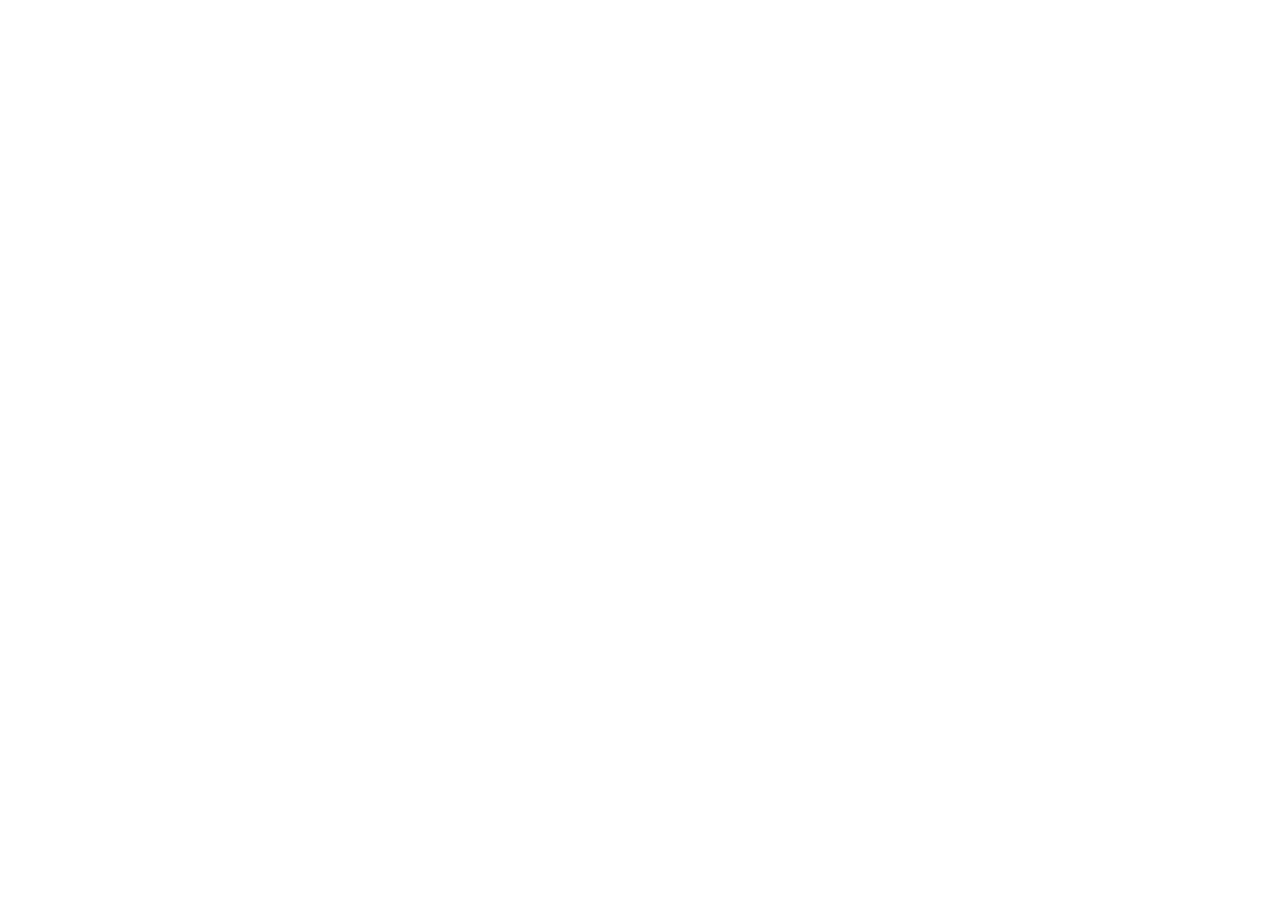
==== index.html @ c453d1b9 "feat: init project structure for Allegro landing page" ====
<!DOCTYPE html>
<html lang="de">
<head>
  <meta charset="UTF-8" />
  <meta name="viewport" content="width=device-width, initial-scale=1.0" />
  <title>Allegro Pizzeria & Restaurant — Pforzheim</title>
  <meta name="description" content="Authentische italienische Küche im Herzen von Pforzheim. Pizza, Pasta, Salate — täglich frisch. Mittagstisch Mo–Fr 11:30–13:30 Uhr." />
  <link rel="preconnect" href="https://fonts.googleapis.com" />
  <link rel="preconnect" href="https://fonts.gstatic.com" crossorigin />
  <link href="https://fonts.googleapis.com/css2?family=Playfair+Display:ital,wght@0,400;0,700;0,900;1,400;1,700&family=Inter:wght@300;400;500;600&display=swap" rel="stylesheet" />
  <link rel="stylesheet" href="css/style.css" />
</head>
<body>
  <nav id="navbar"><!-- Task 2 --></nav>
  <main>
    <section id="hero"><!-- Task 3 --></section>
    <section id="mittagstisch"><!-- Task 4 --></section>
    <section id="ueber-uns"><!-- Task 5 --></section>
    <section id="speisekarte"><!-- Task 6 --></section>
    <section id="galerie"><!-- Task 7 --></section>
    <section id="kontakt"><!-- Task 8 --></section>
  </main>
  <footer id="footer"><!-- Task 8 --></footer>
  <script src="js/main.js"></script>
</body>
</html>
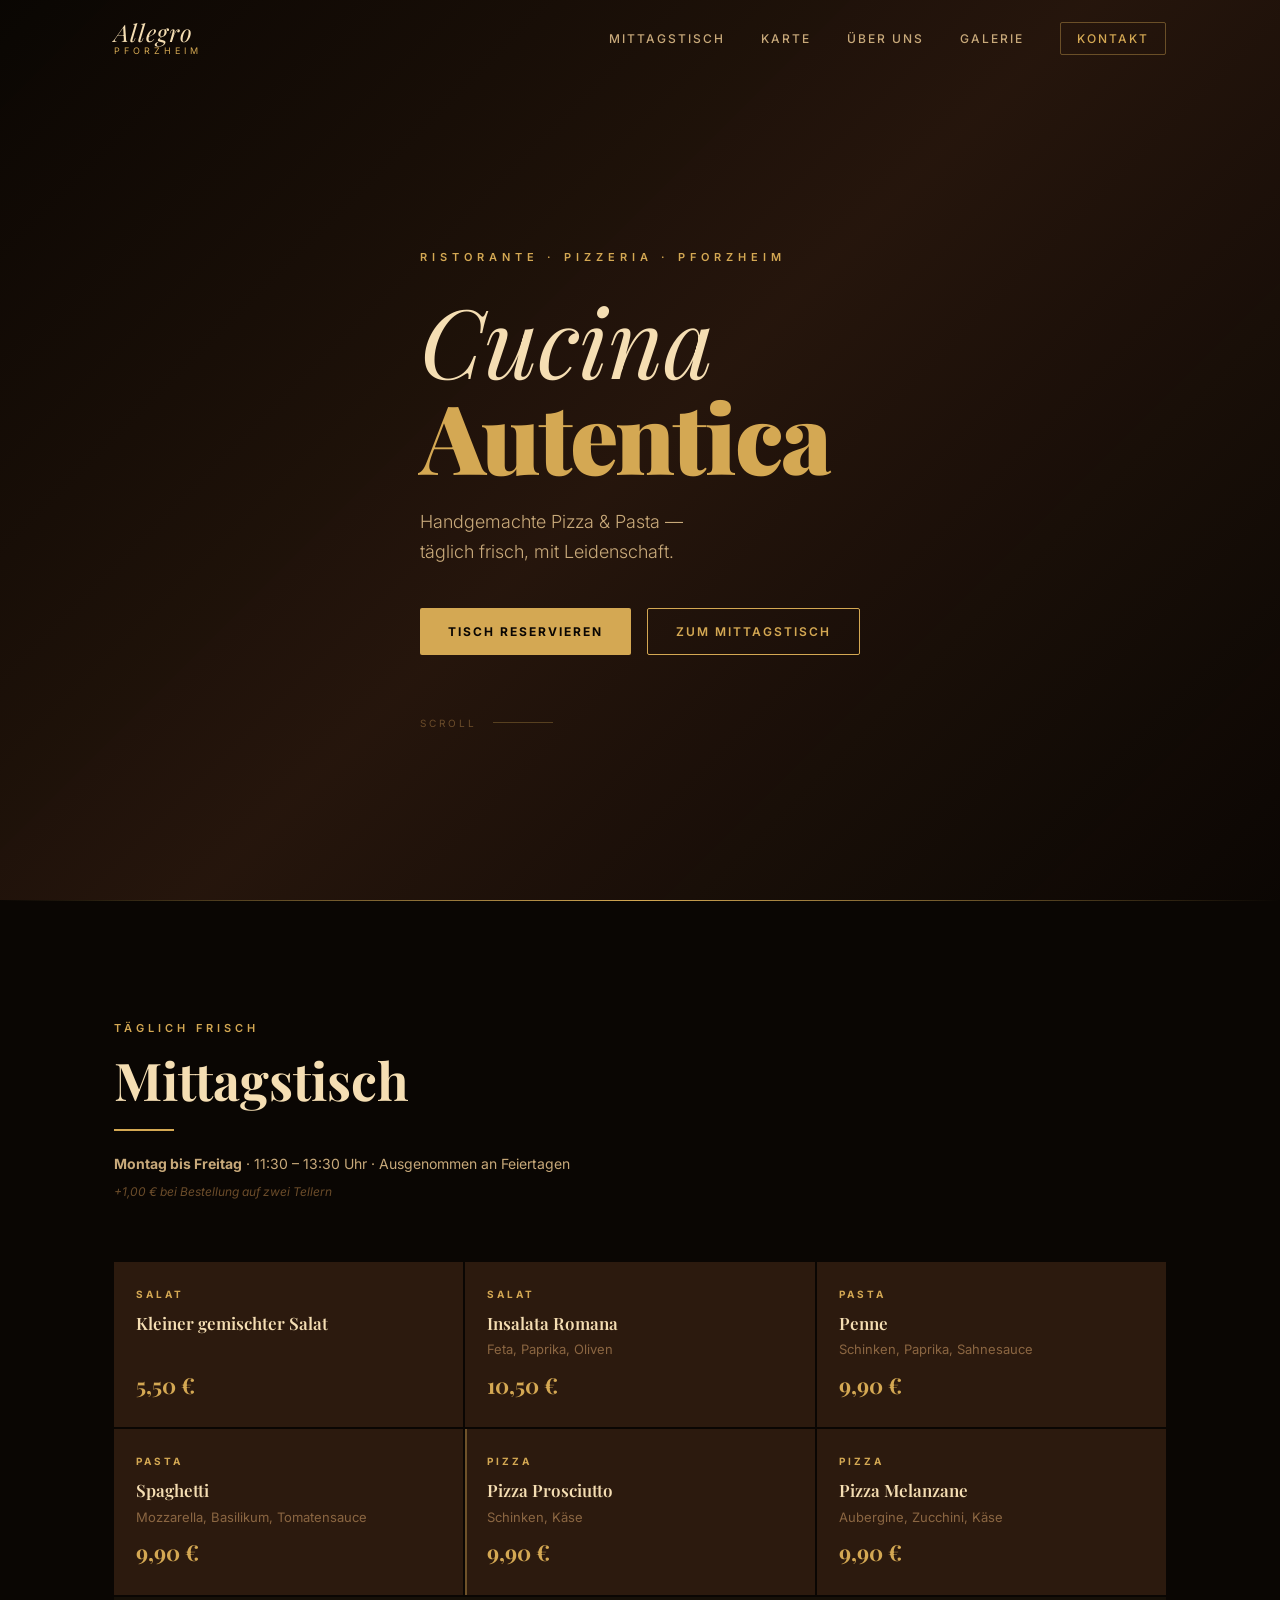
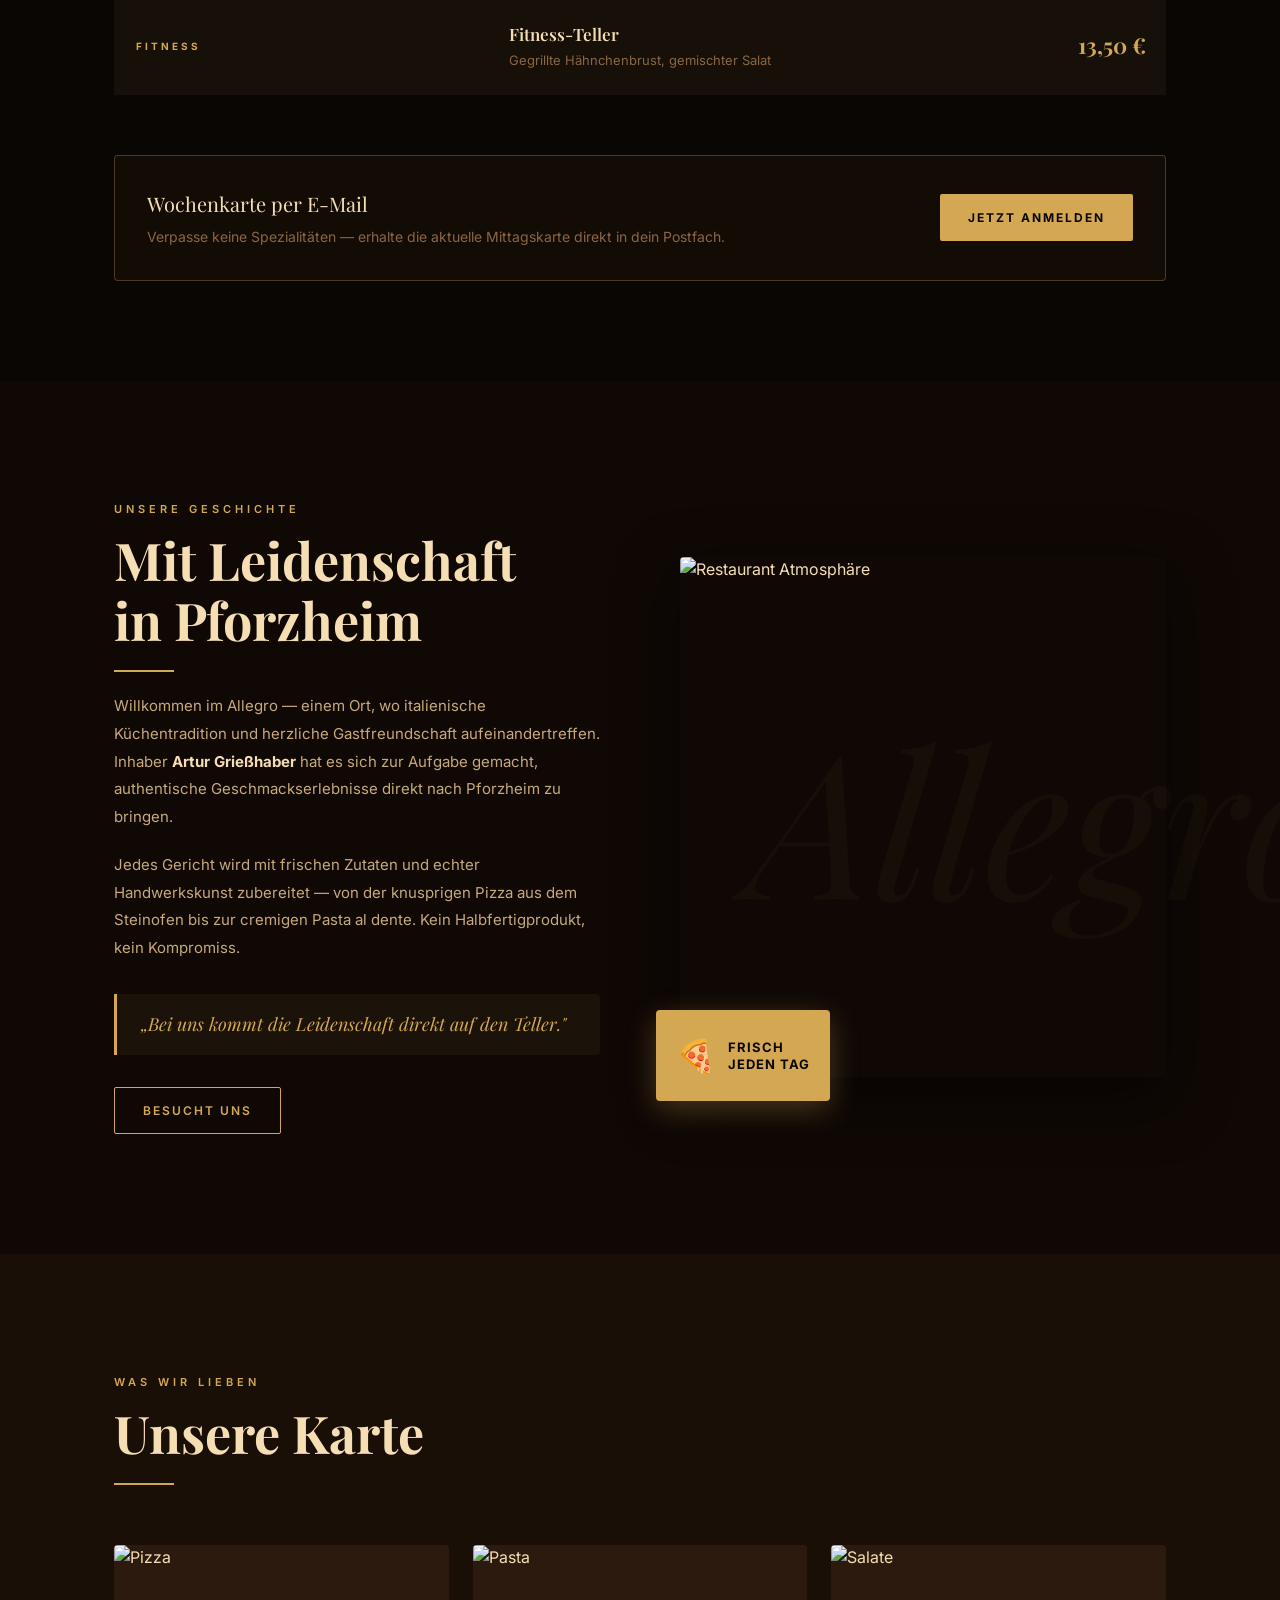
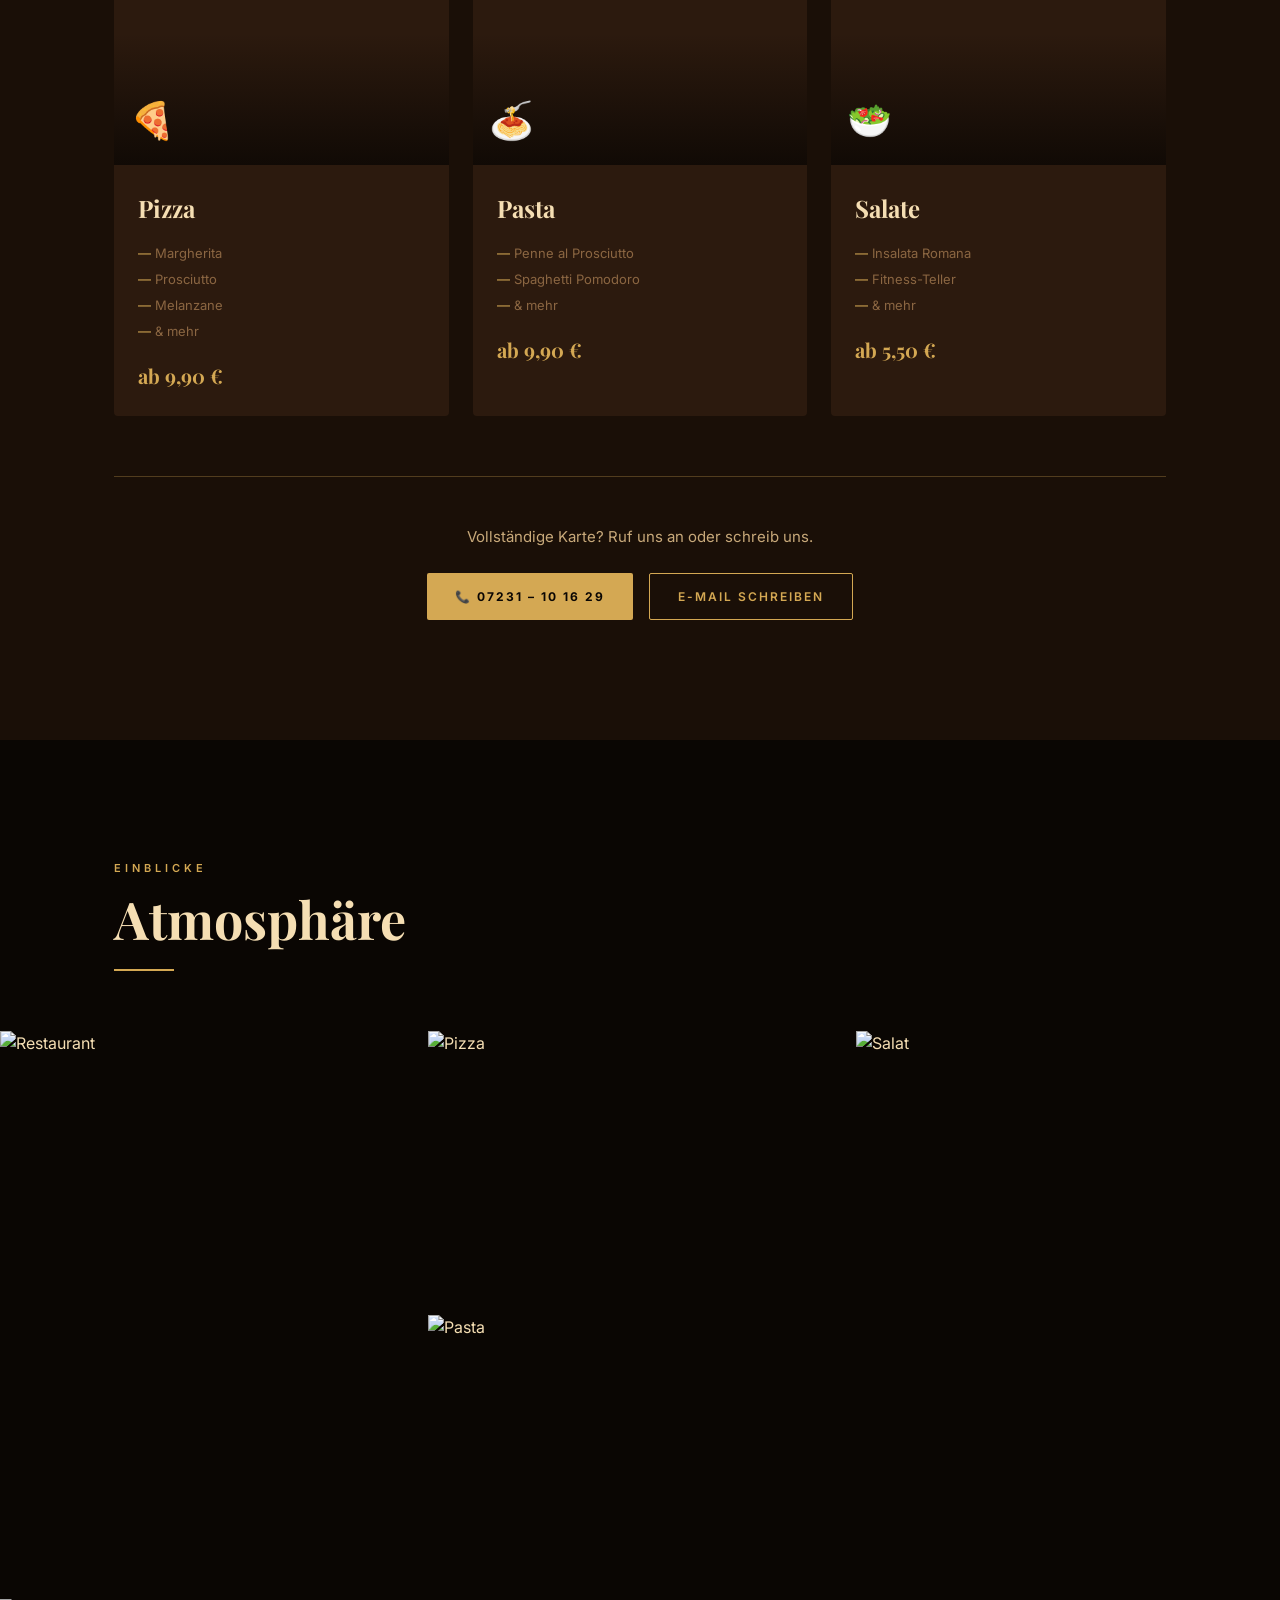
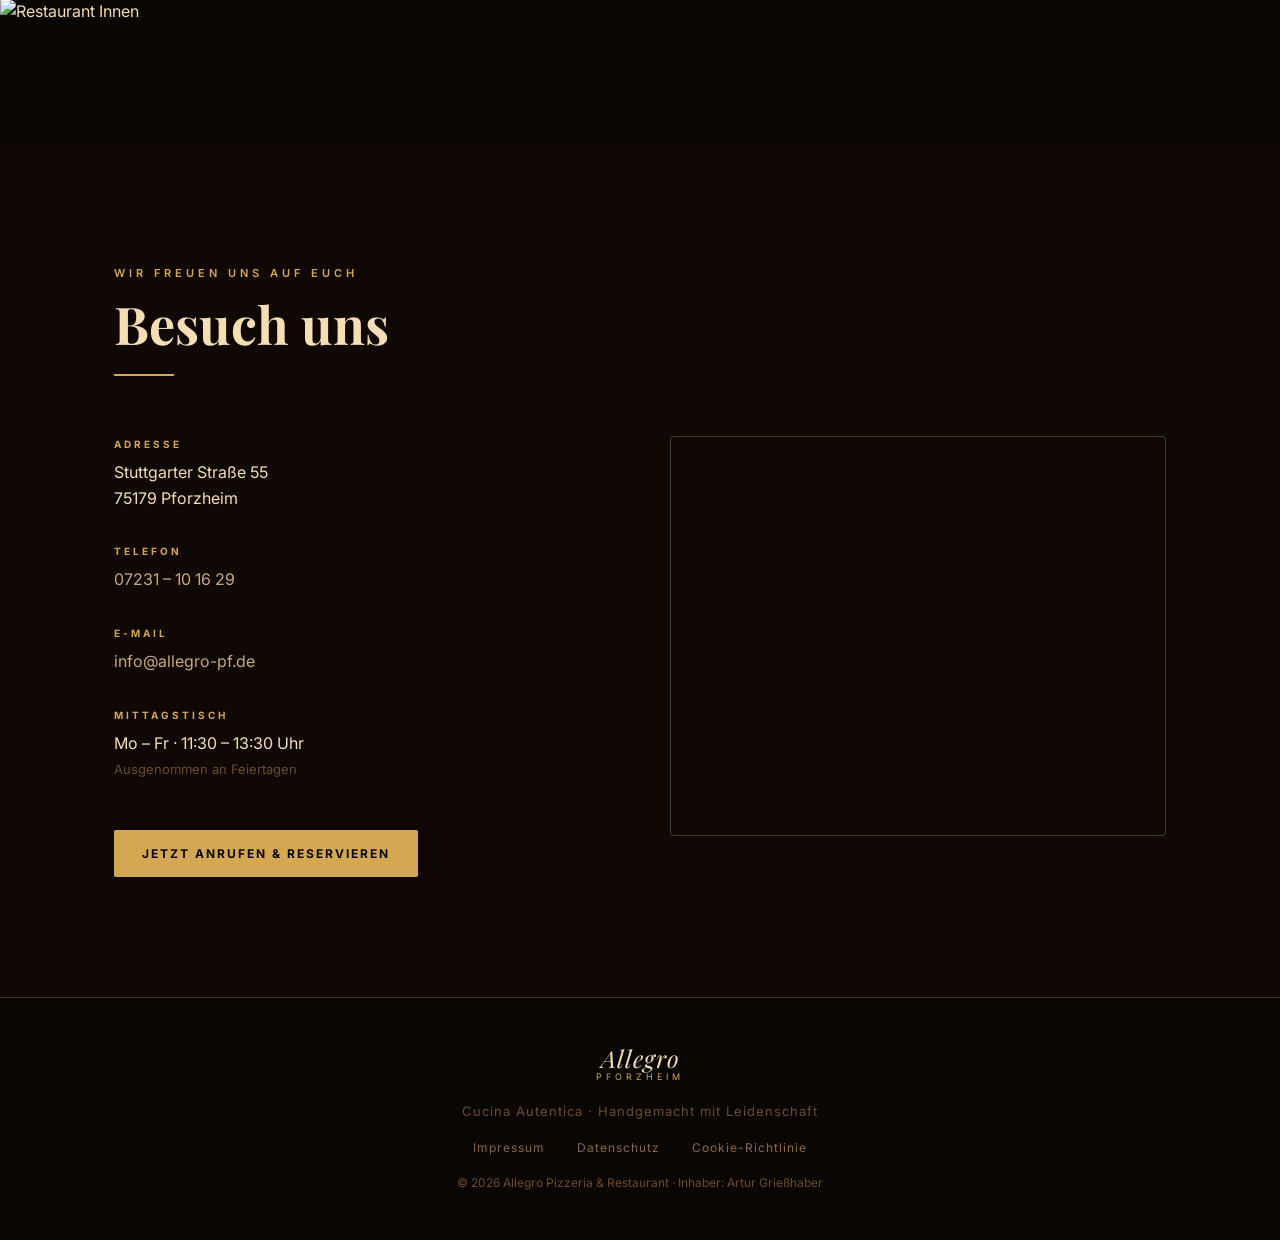
==== commit 355c1946: "feat: complete Allegro landing page — all 6 sections, CSS, JS" ====
--- a/index.html
+++ b/index.html
@@ -11,16 +11,340 @@
   <link rel="stylesheet" href="css/style.css" />
 </head>
 <body>
-  <nav id="navbar"><!-- Task 2 --></nav>
+
+  <!-- NAVIGATION -->
+  <nav id="navbar">
+    <div class="nav-inner container">
+      <a href="#hero" class="nav-logo">
+        <span class="logo-text">Allegro</span>
+        <span class="logo-sub">Pforzheim</span>
+      </a>
+      <button class="nav-toggle" id="navToggle" aria-label="Menü öffnen">
+        <span></span><span></span><span></span>
+      </button>
+      <ul class="nav-links" id="navLinks">
+        <li><a href="#mittagstisch" class="nav-link">Mittagstisch</a></li>
+        <li><a href="#speisekarte" class="nav-link">Karte</a></li>
+        <li><a href="#ueber-uns" class="nav-link">Über uns</a></li>
+        <li><a href="#galerie" class="nav-link">Galerie</a></li>
+        <li><a href="#kontakt" class="nav-link nav-cta">Kontakt</a></li>
+      </ul>
+    </div>
+  </nav>
+
   <main>
-    <section id="hero"><!-- Task 3 --></section>
-    <section id="mittagstisch"><!-- Task 4 --></section>
-    <section id="ueber-uns"><!-- Task 5 --></section>
-    <section id="speisekarte"><!-- Task 6 --></section>
-    <section id="galerie"><!-- Task 7 --></section>
-    <section id="kontakt"><!-- Task 8 --></section>
+
+    <!-- HERO -->
+    <section id="hero">
+      <div class="hero-bg" id="heroBg"></div>
+      <div class="hero-overlay"></div>
+      <div class="hero-content container">
+        <div class="hero-inner">
+          <p class="hero-label fade-up">Ristorante · Pizzeria · Pforzheim</p>
+          <h1 class="hero-title fade-up delay-1">
+            <span class="hero-title-main">Cucina</span>
+            <span class="hero-title-accent">Autentica</span>
+          </h1>
+          <p class="hero-subtitle fade-up delay-2">
+            Handgemachte Pizza &amp; Pasta —<br />täglich frisch, mit Leidenschaft.
+          </p>
+          <div class="hero-ctas fade-up delay-3">
+            <a href="tel:0723110 1629" class="btn-primary">Tisch reservieren</a>
+            <a href="#mittagstisch" class="btn-outline">Zum Mittagstisch</a>
+          </div>
+          <div class="hero-scroll-hint fade-up delay-3">
+            <span>Scroll</span>
+            <div class="scroll-line"></div>
+          </div>
+        </div>
+      </div>
+    </section>
+
+    <!-- MITTAGSTISCH -->
+    <section id="mittagstisch">
+      <div class="container">
+        <div class="mt-header fade-up">
+          <p class="section-label">Täglich frisch</p>
+          <h2 class="section-title">Mittagstisch</h2>
+          <div class="gold-divider"></div>
+          <p class="mt-info">
+            <strong>Montag bis Freitag</strong> · 11:30 – 13:30 Uhr · Ausgenommen an Feiertagen
+            <span class="mt-surcharge">+1,00 € bei Bestellung auf zwei Tellern</span>
+          </p>
+        </div>
+
+        <div class="mt-grid">
+          <div class="mt-card fade-up">
+            <div class="mt-card-type">Salat</div>
+            <div class="mt-card-body">
+              <h3 class="mt-card-name">Kleiner gemischter Salat</h3>
+            </div>
+            <div class="mt-card-price">5,50 €</div>
+          </div>
+          <div class="mt-card fade-up delay-1">
+            <div class="mt-card-type">Salat</div>
+            <div class="mt-card-body">
+              <h3 class="mt-card-name">Insalata Romana</h3>
+              <p class="mt-card-desc">Feta, Paprika, Oliven</p>
+            </div>
+            <div class="mt-card-price">10,50 €</div>
+          </div>
+          <div class="mt-card fade-up delay-2">
+            <div class="mt-card-type">Pasta</div>
+            <div class="mt-card-body">
+              <h3 class="mt-card-name">Penne</h3>
+              <p class="mt-card-desc">Schinken, Paprika, Sahnesauce</p>
+            </div>
+            <div class="mt-card-price">9,90 €</div>
+          </div>
+          <div class="mt-card fade-up delay-1">
+            <div class="mt-card-type">Pasta</div>
+            <div class="mt-card-body">
+              <h3 class="mt-card-name">Spaghetti</h3>
+              <p class="mt-card-desc">Mozzarella, Basilikum, Tomatensauce</p>
+            </div>
+            <div class="mt-card-price">9,90 €</div>
+          </div>
+          <div class="mt-card mt-card-featured fade-up delay-2">
+            <div class="mt-card-type">Pizza</div>
+            <div class="mt-card-body">
+              <h3 class="mt-card-name">Pizza Prosciutto</h3>
+              <p class="mt-card-desc">Schinken, Käse</p>
+            </div>
+            <div class="mt-card-price">9,90 €</div>
+          </div>
+          <div class="mt-card fade-up delay-3">
+            <div class="mt-card-type">Pizza</div>
+            <div class="mt-card-body">
+              <h3 class="mt-card-name">Pizza Melanzane</h3>
+              <p class="mt-card-desc">Aubergine, Zucchini, Käse</p>
+            </div>
+            <div class="mt-card-price">9,90 €</div>
+          </div>
+          <div class="mt-card mt-card-full fade-up">
+            <div class="mt-card-type">Fitness</div>
+            <div class="mt-card-body">
+              <h3 class="mt-card-name">Fitness-Teller</h3>
+              <p class="mt-card-desc">Gegrillte Hähnchenbrust, gemischter Salat</p>
+            </div>
+            <div class="mt-card-price">13,50 €</div>
+          </div>
+        </div>
+
+        <div class="mt-abo fade-up">
+          <div class="mt-abo-inner">
+            <div>
+              <p class="mt-abo-title">Wochenkarte per E-Mail</p>
+              <p class="mt-abo-desc">Verpasse keine Spezialitäten — erhalte die aktuelle Mittagskarte direkt in dein Postfach.</p>
+            </div>
+            <a href="mailto:info@allegro-pf.de?subject=Mittagskarte%20Abo" class="btn-primary">Jetzt anmelden</a>
+          </div>
+        </div>
+      </div>
+    </section>
+
+    <!-- ÜBER UNS -->
+    <section id="ueber-uns">
+      <div class="container">
+        <div class="about-grid">
+          <div class="about-content fade-up">
+            <p class="section-label">Unsere Geschichte</p>
+            <h2 class="section-title">Mit Leidenschaft<br />in Pforzheim</h2>
+            <div class="gold-divider"></div>
+            <p class="about-text">
+              Willkommen im Allegro — einem Ort, wo italienische Küchentradition und herzliche Gastfreundschaft aufeinandertreffen. Inhaber <strong>Artur Grießhaber</strong> hat es sich zur Aufgabe gemacht, authentische Geschmackserlebnisse direkt nach Pforzheim zu bringen.
+            </p>
+            <p class="about-text">
+              Jedes Gericht wird mit frischen Zutaten und echter Handwerkskunst zubereitet — von der knusprigen Pizza aus dem Steinofen bis zur cremigen Pasta al dente. Kein Halbfertigprodukt, kein Kompromiss.
+            </p>
+            <blockquote class="about-quote">
+              „Bei uns kommt die Leidenschaft direkt auf den Teller."
+            </blockquote>
+            <a href="#kontakt" class="btn-outline" style="margin-top: 32px; display: inline-block;">Besucht uns</a>
+          </div>
+          <div class="about-image-wrap fade-up delay-2">
+            <div class="about-image">
+              <img src="https://images.unsplash.com/photo-1414235077428-338989a2e8c0?w=800&q=80&auto=format&fit=crop" alt="Restaurant Atmosphäre" loading="lazy" />
+            </div>
+            <div class="about-badge">
+              <span class="about-badge-icon">🍕</span>
+              <span class="about-badge-text">Frisch<br />jeden Tag</span>
+            </div>
+          </div>
+        </div>
+      </div>
+    </section>
+
+    <!-- SPEISEKARTE -->
+    <section id="speisekarte">
+      <div class="container">
+        <div class="menu-header fade-up">
+          <p class="section-label">Was wir lieben</p>
+          <h2 class="section-title">Unsere Karte</h2>
+          <div class="gold-divider"></div>
+        </div>
+        <div class="menu-grid">
+          <div class="menu-card fade-up">
+            <div class="menu-card-img">
+              <img src="https://images.unsplash.com/photo-1574071318508-1cdbab80d002?w=600&q=80&auto=format&fit=crop" alt="Pizza" loading="lazy" />
+              <div class="menu-card-overlay"></div>
+              <span class="menu-card-emoji">🍕</span>
+            </div>
+            <div class="menu-card-body">
+              <h3 class="menu-card-title">Pizza</h3>
+              <ul class="menu-card-items">
+                <li>Margherita</li>
+                <li>Prosciutto</li>
+                <li>Melanzane</li>
+                <li>& mehr</li>
+              </ul>
+              <div class="menu-card-price">ab 9,90 €</div>
+            </div>
+          </div>
+          <div class="menu-card fade-up delay-1">
+            <div class="menu-card-img">
+              <img src="https://images.unsplash.com/photo-1621996346565-e3dbc646d9a9?w=600&q=80&auto=format&fit=crop" alt="Pasta" loading="lazy" />
+              <div class="menu-card-overlay"></div>
+              <span class="menu-card-emoji">🍝</span>
+            </div>
+            <div class="menu-card-body">
+              <h3 class="menu-card-title">Pasta</h3>
+              <ul class="menu-card-items">
+                <li>Penne al Prosciutto</li>
+                <li>Spaghetti Pomodoro</li>
+                <li>& mehr</li>
+              </ul>
+              <div class="menu-card-price">ab 9,90 €</div>
+            </div>
+          </div>
+          <div class="menu-card fade-up delay-2">
+            <div class="menu-card-img">
+              <img src="https://images.unsplash.com/photo-1512621776951-a57141f2eefd?w=600&q=80&auto=format&fit=crop" alt="Salate" loading="lazy" />
+              <div class="menu-card-overlay"></div>
+              <span class="menu-card-emoji">🥗</span>
+            </div>
+            <div class="menu-card-body">
+              <h3 class="menu-card-title">Salate</h3>
+              <ul class="menu-card-items">
+                <li>Insalata Romana</li>
+                <li>Fitness-Teller</li>
+                <li>& mehr</li>
+              </ul>
+              <div class="menu-card-price">ab 5,50 €</div>
+            </div>
+          </div>
+        </div>
+        <div class="menu-cta fade-up">
+          <p class="menu-cta-text">Vollständige Karte? Ruf uns an oder schreib uns.</p>
+          <div style="display:flex;gap:16px;flex-wrap:wrap;justify-content:center;">
+            <a href="tel:0723110 1629" class="btn-primary">📞 07231 – 10 16 29</a>
+            <a href="mailto:info@allegro-pf.de" class="btn-outline">E-Mail schreiben</a>
+          </div>
+        </div>
+      </div>
+    </section>
+
+    <!-- GALERIE -->
+    <section id="galerie">
+      <div class="container">
+        <div class="gallery-header fade-up">
+          <p class="section-label">Einblicke</p>
+          <h2 class="section-title">Atmosphäre</h2>
+          <div class="gold-divider"></div>
+        </div>
+      </div>
+      <div class="gallery-grid">
+        <div class="gallery-item gallery-item-tall fade-up" data-src="https://images.unsplash.com/photo-1555396273-367ea4eb4db5?w=1200&q=80">
+          <img src="https://images.unsplash.com/photo-1555396273-367ea4eb4db5?w=800&q=80&auto=format&fit=crop" alt="Restaurant" loading="lazy" />
+          <div class="gallery-overlay"><span class="gallery-zoom">＋</span></div>
+        </div>
+        <div class="gallery-item fade-up delay-1" data-src="https://images.unsplash.com/photo-1565299624946-b28f40a0ae38?w=1200&q=80">
+          <img src="https://images.unsplash.com/photo-1565299624946-b28f40a0ae38?w=800&q=80&auto=format&fit=crop" alt="Pizza" loading="lazy" />
+          <div class="gallery-overlay"><span class="gallery-zoom">＋</span></div>
+        </div>
+        <div class="gallery-item fade-up delay-2" data-src="https://images.unsplash.com/photo-1546069901-ba9599a7e63c?w=1200&q=80">
+          <img src="https://images.unsplash.com/photo-1546069901-ba9599a7e63c?w=800&q=80&auto=format&fit=crop" alt="Salat" loading="lazy" />
+          <div class="gallery-overlay"><span class="gallery-zoom">＋</span></div>
+        </div>
+        <div class="gallery-item gallery-item-wide fade-up delay-1" data-src="https://images.unsplash.com/photo-1481931098730-318b6f776db0?w=1200&q=80">
+          <img src="https://images.unsplash.com/photo-1481931098730-318b6f776db0?w=800&q=80&auto=format&fit=crop" alt="Pasta" loading="lazy" />
+          <div class="gallery-overlay"><span class="gallery-zoom">＋</span></div>
+        </div>
+        <div class="gallery-item fade-up delay-2" data-src="https://images.unsplash.com/photo-1414235077428-338989a2e8c0?w=1200&q=80">
+          <img src="https://images.unsplash.com/photo-1414235077428-338989a2e8c0?w=800&q=80&auto=format&fit=crop" alt="Restaurant Innen" loading="lazy" />
+          <div class="gallery-overlay"><span class="gallery-zoom">＋</span></div>
+        </div>
+      </div>
+
+      <!-- Lightbox -->
+      <div class="lightbox" id="lightbox">
+        <button class="lightbox-close" id="lightboxClose">✕</button>
+        <img class="lightbox-img" id="lightboxImg" src="" alt="" />
+      </div>
+    </section>
+
+    <!-- KONTAKT -->
+    <section id="kontakt">
+      <div class="container">
+        <div class="kontakt-header fade-up">
+          <p class="section-label">Wir freuen uns auf euch</p>
+          <h2 class="section-title">Besuch uns</h2>
+          <div class="gold-divider"></div>
+        </div>
+        <div class="kontakt-grid">
+          <div class="kontakt-info fade-up">
+            <div class="kontakt-block">
+              <p class="kontakt-label">Adresse</p>
+              <p class="kontakt-value">Stuttgarter Straße 55<br />75179 Pforzheim</p>
+            </div>
+            <div class="kontakt-block">
+              <p class="kontakt-label">Telefon</p>
+              <a href="tel:0723110 1629" class="kontakt-value kontakt-link">07231 – 10 16 29</a>
+            </div>
+            <div class="kontakt-block">
+              <p class="kontakt-label">E-Mail</p>
+              <a href="mailto:info@allegro-pf.de" class="kontakt-value kontakt-link">info@allegro-pf.de</a>
+            </div>
+            <div class="kontakt-block">
+              <p class="kontakt-label">Mittagstisch</p>
+              <p class="kontakt-value">Mo – Fr · 11:30 – 13:30 Uhr<br /><span style="color:var(--text-muted);font-size:13px;">Ausgenommen an Feiertagen</span></p>
+            </div>
+            <a href="tel:0723110 1629" class="btn-primary" style="margin-top:16px; display:inline-block;">Jetzt anrufen &amp; reservieren</a>
+          </div>
+          <div class="kontakt-map fade-up delay-2">
+            <iframe
+              src="https://www.google.com/maps/embed?pb=!1m18!1m12!1m3!1d2611.752!2d8.698!3d48.8874!2m3!1f0!2f0!3f0!3m2!1i1024!2i768!4f13.1!3m3!1m2!1s0x47974614a2fb3355%3A0x1a0f5c1234567890!2sStuttgarter%20Str.%2055%2C%2075179%20Pforzheim!5e0!3m2!1sde!2sde!4v1718000000000"
+              allowfullscreen=""
+              loading="lazy"
+              referrerpolicy="no-referrer-when-downgrade"
+              title="Allegro Restaurant Pforzheim">
+            </iframe>
+          </div>
+        </div>
+      </div>
+    </section>
+
   </main>
-  <footer id="footer"><!-- Task 8 --></footer>
+
+  <!-- FOOTER -->
+  <footer id="footer">
+    <div class="container">
+      <div class="footer-inner">
+        <div class="footer-logo">
+          <span class="logo-text">Allegro</span>
+          <span class="logo-sub">Pforzheim</span>
+        </div>
+        <p class="footer-tagline">Cucina Autentica · Handgemacht mit Leidenschaft</p>
+        <nav class="footer-links">
+          <a href="https://allegro-pf.de/impressum" target="_blank" rel="noopener">Impressum</a>
+          <a href="https://allegro-pf.de/datenschutzerklaerung" target="_blank" rel="noopener">Datenschutz</a>
+          <a href="https://allegro-pf.de/cookie-richtlinie" target="_blank" rel="noopener">Cookie-Richtlinie</a>
+        </nav>
+        <p class="footer-copy">&copy; 2026 Allegro Pizzeria &amp; Restaurant · Inhaber: Artur Grießhaber</p>
+      </div>
+    </div>
+  </footer>
+
   <script src="js/main.js"></script>
 </body>
 </html>
--- a/css/style.css
+++ b/css/style.css
@@ -0,0 +1,456 @@
+/* ===== CSS VARIABLES ===== */
+:root {
+  --bg-darkest: #0A0603;
+  --bg-dark: #0F0805;
+  --bg-medium: #1A0F07;
+  --bg-card: #2C1A0E;
+  --bg-card-hover: #3D2010;
+  --brown-mid: #5C3317;
+  --brown-light: #8B4513;
+  --gold: #D4A853;
+  --gold-dark: #B8922E;
+  --gold-light: #E8C47A;
+  --cream: #F5DEB3;
+  --cream-mid: #C8A97A;
+  --cream-dark: #8B6642;
+  --text-muted: #6B4C2A;
+  --font-serif: 'Playfair Display', Georgia, serif;
+  --font-sans: 'Inter', system-ui, sans-serif;
+  --transition: 0.3s ease;
+  --border-gold: 1px solid rgba(212, 168, 83, 0.3);
+  --shadow-gold: 0 4px 30px rgba(212, 168, 83, 0.15);
+}
+
+/* ===== RESET ===== */
+*, *::before, *::after { box-sizing: border-box; margin: 0; padding: 0; }
+html { scroll-behavior: smooth; font-size: 16px; }
+body {
+  background: var(--bg-dark);
+  color: var(--cream);
+  font-family: var(--font-sans);
+  line-height: 1.6;
+  overflow-x: hidden;
+}
+img { display: block; width: 100%; height: 100%; object-fit: cover; }
+a { color: inherit; text-decoration: none; }
+
+/* ===== UTILITY ===== */
+.container { max-width: 1100px; margin: 0 auto; padding: 0 24px; }
+.section-label {
+  font-family: var(--font-sans);
+  font-size: 11px;
+  font-weight: 600;
+  letter-spacing: 4px;
+  text-transform: uppercase;
+  color: var(--gold);
+  margin-bottom: 12px;
+}
+.section-title {
+  font-family: var(--font-serif);
+  font-size: clamp(32px, 5vw, 52px);
+  font-weight: 700;
+  color: var(--cream);
+  line-height: 1.15;
+  margin-bottom: 20px;
+}
+.gold-divider { width: 60px; height: 2px; background: var(--gold); margin: 20px 0; }
+.btn-primary {
+  display: inline-block;
+  background: var(--gold);
+  color: var(--bg-darkest);
+  font-family: var(--font-sans);
+  font-size: 12px;
+  font-weight: 700;
+  letter-spacing: 2px;
+  text-transform: uppercase;
+  padding: 14px 28px;
+  border-radius: 2px;
+  transition: background var(--transition), transform var(--transition);
+  cursor: pointer;
+  border: none;
+}
+.btn-primary:hover { background: var(--gold-light); transform: translateY(-2px); }
+.btn-outline {
+  display: inline-block;
+  border: 1.5px solid var(--gold);
+  color: var(--gold);
+  font-family: var(--font-sans);
+  font-size: 12px;
+  font-weight: 600;
+  letter-spacing: 2px;
+  text-transform: uppercase;
+  padding: 13px 28px;
+  border-radius: 2px;
+  transition: background var(--transition), color var(--transition), transform var(--transition);
+}
+.btn-outline:hover { background: var(--gold); color: var(--bg-darkest); transform: translateY(-2px); }
+
+/* ===== FADE-IN ANIMATION ===== */
+.fade-up {
+  opacity: 0;
+  transform: translateY(40px);
+  transition: opacity 0.7s ease, transform 0.7s ease;
+}
+.fade-up.visible { opacity: 1; transform: translateY(0); }
+.fade-up.delay-1 { transition-delay: 0.15s; }
+.fade-up.delay-2 { transition-delay: 0.3s; }
+.fade-up.delay-3 { transition-delay: 0.45s; }
+
+/* ===== NAVIGATION ===== */
+#navbar {
+  position: fixed;
+  top: 0; left: 0; right: 0;
+  z-index: 1000;
+  padding: 20px 0;
+  transition: background var(--transition), padding var(--transition), backdrop-filter var(--transition);
+}
+#navbar.scrolled {
+  background: rgba(15, 8, 5, 0.95);
+  backdrop-filter: blur(12px);
+  padding: 12px 0;
+  border-bottom: var(--border-gold);
+}
+.nav-inner { display: flex; align-items: center; justify-content: space-between; }
+.nav-logo { display: flex; flex-direction: column; line-height: 1; }
+.logo-text { font-family: var(--font-serif); font-size: 24px; font-style: italic; color: var(--cream); letter-spacing: 1px; }
+.logo-sub { font-size: 9px; letter-spacing: 4px; text-transform: uppercase; color: var(--gold); margin-top: 2px; }
+.nav-links { display: flex; list-style: none; gap: 36px; align-items: center; }
+.nav-link {
+  font-size: 12px;
+  font-weight: 500;
+  letter-spacing: 2px;
+  text-transform: uppercase;
+  color: var(--cream-mid);
+  transition: color var(--transition);
+  position: relative;
+}
+.nav-link::after {
+  content: '';
+  position: absolute;
+  bottom: -4px; left: 0;
+  width: 0; height: 1px;
+  background: var(--gold);
+  transition: width var(--transition);
+}
+.nav-link:hover { color: var(--gold); }
+.nav-link:hover::after { width: 100%; }
+.nav-cta { color: var(--gold) !important; border: 1px solid rgba(212,168,83,0.4); padding: 8px 16px; border-radius: 2px; }
+.nav-cta:hover { background: var(--gold); color: var(--bg-darkest) !important; }
+.nav-cta::after { display: none; }
+.nav-toggle {
+  display: none;
+  flex-direction: column;
+  gap: 5px;
+  background: none;
+  border: none;
+  cursor: pointer;
+  padding: 4px;
+  z-index: 1001;
+}
+.nav-toggle span { display: block; width: 24px; height: 1.5px; background: var(--cream); transition: var(--transition); }
+
+/* ===== HERO ===== */
+#hero {
+  position: relative;
+  height: 100vh;
+  min-height: 600px;
+  display: flex;
+  align-items: center;
+  overflow: hidden;
+}
+.hero-bg {
+  position: absolute;
+  inset: -10%;
+  background-image: url('https://images.unsplash.com/photo-1513104890138-7c749659a591?w=1920&q=80&auto=format&fit=crop');
+  background-size: cover;
+  background-position: center;
+  will-change: transform;
+}
+.hero-overlay {
+  position: absolute;
+  inset: 0;
+  background: linear-gradient(
+    135deg,
+    rgba(10, 6, 3, 0.88) 0%,
+    rgba(44, 26, 14, 0.78) 50%,
+    rgba(10, 6, 3, 0.72) 100%
+  );
+}
+.hero-content { position: relative; z-index: 1; padding-top: 80px; }
+.hero-inner { max-width: 640px; }
+.hero-label { font-size: 11px; font-weight: 600; letter-spacing: 5px; text-transform: uppercase; color: var(--gold); margin-bottom: 24px; }
+.hero-title { font-family: var(--font-serif); line-height: 1.0; margin-bottom: 24px; }
+.hero-title-main { display: block; font-size: clamp(56px, 10vw, 96px); font-weight: 400; font-style: italic; color: var(--cream); }
+.hero-title-accent { display: block; font-size: clamp(56px, 10vw, 96px); font-weight: 900; color: var(--gold); letter-spacing: -2px; }
+.hero-subtitle { font-size: clamp(15px, 2vw, 18px); font-weight: 300; color: var(--cream-mid); line-height: 1.7; margin-bottom: 40px; }
+.hero-ctas { display: flex; gap: 16px; flex-wrap: wrap; margin-bottom: 60px; }
+.hero-scroll-hint { display: flex; align-items: center; gap: 16px; }
+.hero-scroll-hint span { font-size: 10px; letter-spacing: 3px; text-transform: uppercase; color: var(--text-muted); }
+.scroll-line { width: 60px; height: 1px; background: rgba(212,168,83,0.3); position: relative; overflow: hidden; }
+.scroll-line::after {
+  content: '';
+  position: absolute;
+  top: 0; left: -100%;
+  width: 100%; height: 100%;
+  background: var(--gold);
+  animation: scrollLine 2s infinite;
+}
+@keyframes scrollLine { to { left: 100%; } }
+
+/* ===== MITTAGSTISCH ===== */
+#mittagstisch {
+  padding: 120px 0 100px;
+  background: var(--bg-darkest);
+  position: relative;
+}
+#mittagstisch::before {
+  content: '';
+  position: absolute;
+  top: 0; left: 0; right: 0;
+  height: 1px;
+  background: linear-gradient(90deg, transparent, var(--gold), transparent);
+}
+.mt-header { max-width: 600px; margin-bottom: 60px; }
+.mt-info { color: var(--cream-mid); font-size: 14px; margin-top: 16px; line-height: 1.8; }
+.mt-surcharge { display: block; color: var(--text-muted); font-size: 12px; margin-top: 4px; font-style: italic; }
+.mt-grid { display: grid; grid-template-columns: repeat(3, 1fr); gap: 2px; margin-bottom: 40px; }
+.mt-card {
+  background: var(--bg-card);
+  padding: 24px 20px;
+  display: flex;
+  flex-direction: column;
+  gap: 8px;
+  transition: background var(--transition);
+  border-left: 2px solid transparent;
+}
+.mt-card:hover { background: var(--bg-card-hover); border-left-color: var(--gold); }
+.mt-card-featured { border-left-color: rgba(212,168,83,0.4); }
+.mt-card-full {
+  grid-column: 1 / -1;
+  flex-direction: row;
+  justify-content: space-between;
+  align-items: center;
+  background: rgba(212,168,83,0.06);
+}
+.mt-card-type { font-size: 10px; font-weight: 700; letter-spacing: 3px; text-transform: uppercase; color: var(--gold); }
+.mt-card-name { font-family: var(--font-serif); font-size: 17px; color: var(--cream); font-weight: 600; }
+.mt-card-desc { font-size: 13px; color: var(--cream-dark); margin-top: 2px; }
+.mt-card-price { font-family: var(--font-serif); font-size: 22px; color: var(--gold); font-weight: 700; margin-top: auto; }
+.mt-card-full .mt-card-price { margin-top: 0; }
+.mt-abo {
+  margin-top: 60px;
+  border: var(--border-gold);
+  border-radius: 4px;
+  padding: 32px;
+  background: rgba(212,168,83,0.04);
+}
+.mt-abo-inner { display: flex; justify-content: space-between; align-items: center; gap: 24px; flex-wrap: wrap; }
+.mt-abo-title { font-family: var(--font-serif); font-size: 20px; color: var(--cream); margin-bottom: 6px; }
+.mt-abo-desc { color: var(--cream-dark); font-size: 14px; }
+
+/* ===== ÜBER UNS ===== */
+#ueber-uns {
+  padding: 120px 0;
+  background: var(--bg-dark);
+  position: relative;
+  overflow: hidden;
+}
+#ueber-uns::before {
+  content: 'Allegro';
+  position: absolute;
+  right: -60px;
+  top: 50%;
+  transform: translateY(-50%);
+  font-family: var(--font-serif);
+  font-size: 200px;
+  font-style: italic;
+  color: rgba(212,168,83,0.04);
+  white-space: nowrap;
+  pointer-events: none;
+}
+.about-grid { display: grid; grid-template-columns: 1fr 1fr; gap: 80px; align-items: center; }
+.about-text { color: var(--cream-mid); font-size: 15px; line-height: 1.85; margin-bottom: 20px; }
+.about-text strong { color: var(--cream); }
+.about-quote {
+  border-left: 3px solid var(--gold);
+  padding: 16px 24px;
+  margin: 32px 0 0;
+  font-family: var(--font-serif);
+  font-size: 18px;
+  font-style: italic;
+  color: var(--gold);
+  background: rgba(212,168,83,0.06);
+  border-radius: 0 4px 4px 0;
+}
+.about-image-wrap { position: relative; }
+.about-image { height: 520px; border-radius: 4px; overflow: hidden; box-shadow: 0 20px 60px rgba(0,0,0,0.5); }
+.about-badge {
+  position: absolute;
+  bottom: -24px; left: -24px;
+  background: var(--gold);
+  color: var(--bg-darkest);
+  border-radius: 4px;
+  padding: 20px;
+  display: flex;
+  align-items: center;
+  gap: 12px;
+  box-shadow: 0 8px 30px rgba(212,168,83,0.3);
+}
+.about-badge-icon { font-size: 32px; }
+.about-badge-text { font-size: 13px; font-weight: 700; line-height: 1.3; text-transform: uppercase; letter-spacing: 1px; }
+
+/* ===== SPEISEKARTE ===== */
+#speisekarte {
+  padding: 120px 0;
+  background: var(--bg-medium);
+}
+.menu-header { max-width: 500px; margin-bottom: 60px; }
+.menu-grid { display: grid; grid-template-columns: repeat(3, 1fr); gap: 24px; margin-bottom: 60px; }
+.menu-card {
+  background: var(--bg-card);
+  border-radius: 4px;
+  overflow: hidden;
+  transition: transform var(--transition), box-shadow var(--transition);
+}
+.menu-card:hover {
+  transform: translateY(-8px);
+  box-shadow: 0 20px 50px rgba(0,0,0,0.4), 0 0 0 1px rgba(212,168,83,0.2);
+}
+.menu-card-img { position: relative; height: 220px; overflow: hidden; }
+.menu-card-img img { transition: transform 0.6s ease; }
+.menu-card:hover .menu-card-img img { transform: scale(1.08); }
+.menu-card-overlay {
+  position: absolute; inset: 0;
+  background: linear-gradient(to top, rgba(10,6,3,0.8) 0%, transparent 60%);
+}
+.menu-card-emoji { position: absolute; bottom: 16px; left: 16px; font-size: 36px; }
+.menu-card-body { padding: 24px; }
+.menu-card-title { font-family: var(--font-serif); font-size: 24px; color: var(--cream); margin-bottom: 12px; }
+.menu-card-items { list-style: none; color: var(--cream-dark); font-size: 13px; line-height: 2; }
+.menu-card-items li::before { content: '— '; color: var(--gold); }
+.menu-card-price { margin-top: 16px; font-family: var(--font-serif); font-size: 20px; color: var(--gold); font-weight: 700; }
+.menu-cta { text-align: center; border-top: var(--border-gold); padding-top: 48px; }
+.menu-cta-text { color: var(--cream-mid); margin-bottom: 24px; font-size: 15px; }
+
+/* ===== GALERIE ===== */
+#galerie { padding: 120px 0; background: var(--bg-darkest); }
+.gallery-header { max-width: 500px; margin-bottom: 60px; }
+.gallery-grid {
+  display: grid;
+  grid-template-columns: repeat(3, 1fr);
+  grid-template-rows: 280px 280px;
+  gap: 4px;
+}
+.gallery-item { position: relative; overflow: hidden; cursor: pointer; }
+.gallery-item-tall { grid-row: span 2; }
+.gallery-item-wide { grid-column: span 2; }
+.gallery-item img { width: 100%; height: 100%; object-fit: cover; transition: transform 0.6s ease; }
+.gallery-item:hover img { transform: scale(1.08); }
+.gallery-overlay {
+  position: absolute; inset: 0;
+  background: rgba(44,26,14,0);
+  transition: background var(--transition);
+  display: flex; align-items: center; justify-content: center;
+}
+.gallery-item:hover .gallery-overlay { background: rgba(44,26,14,0.6); }
+.gallery-zoom {
+  font-size: 48px;
+  color: var(--gold);
+  opacity: 0;
+  transform: scale(0.5);
+  transition: opacity var(--transition), transform var(--transition);
+}
+.gallery-item:hover .gallery-zoom { opacity: 1; transform: scale(1); }
+
+/* Lightbox */
+.lightbox {
+  position: fixed; inset: 0;
+  background: rgba(0,0,0,0.95);
+  z-index: 9999;
+  display: none;
+  align-items: center;
+  justify-content: center;
+}
+.lightbox.open { display: flex; }
+.lightbox-img { max-width: 90vw; max-height: 90vh; object-fit: contain; border-radius: 2px; }
+.lightbox-close {
+  position: absolute; top: 24px; right: 32px;
+  background: none; border: none;
+  color: var(--cream); font-size: 32px;
+  cursor: pointer; opacity: 0.7;
+  transition: opacity var(--transition);
+}
+.lightbox-close:hover { opacity: 1; }
+
+/* ===== KONTAKT ===== */
+#kontakt { padding: 120px 0; background: var(--bg-dark); }
+.kontakt-header { max-width: 500px; margin-bottom: 60px; }
+.kontakt-grid { display: grid; grid-template-columns: 1fr 1fr; gap: 60px; align-items: start; }
+.kontakt-block { margin-bottom: 32px; }
+.kontakt-label { font-size: 10px; font-weight: 700; letter-spacing: 3px; text-transform: uppercase; color: var(--gold); margin-bottom: 8px; }
+.kontakt-value { font-size: 16px; color: var(--cream); line-height: 1.6; }
+.kontakt-link { color: var(--cream-mid); transition: color var(--transition); }
+.kontakt-link:hover { color: var(--gold); }
+.kontakt-map { border-radius: 4px; overflow: hidden; height: 400px; border: var(--border-gold); }
+.kontakt-map iframe { width: 100%; height: 100%; border: none; filter: grayscale(60%) sepia(20%); }
+
+/* ===== FOOTER ===== */
+#footer {
+  background: var(--bg-darkest);
+  border-top: var(--border-gold);
+  padding: 48px 0;
+}
+.footer-inner { display: flex; flex-direction: column; align-items: center; gap: 16px; text-align: center; }
+.footer-logo { display: flex; flex-direction: column; align-items: center; line-height: 1; margin-bottom: 4px; }
+.footer-tagline { color: var(--text-muted); font-size: 13px; letter-spacing: 1px; }
+.footer-links { display: flex; gap: 32px; }
+.footer-links a { color: var(--cream-dark); font-size: 12px; letter-spacing: 1px; transition: color var(--transition); }
+.footer-links a:hover { color: var(--gold); }
+.footer-copy { color: var(--text-muted); font-size: 12px; }
+
+/* ===== MOBILE NAV ===== */
+.nav-links.open { display: flex; }
+.nav-toggle.active span:nth-child(1) { transform: translateY(6.5px) rotate(45deg); }
+.nav-toggle.active span:nth-child(2) { opacity: 0; }
+.nav-toggle.active span:nth-child(3) { transform: translateY(-6.5px) rotate(-45deg); }
+
+/* ===== RESPONSIVE ===== */
+@media (max-width: 900px) {
+  .about-grid { grid-template-columns: 1fr; gap: 48px; }
+  .about-image { height: 360px; }
+  .about-badge { bottom: -16px; left: 16px; }
+  .menu-grid { grid-template-columns: 1fr; }
+  .menu-card-img { height: 200px; }
+  .gallery-grid { grid-template-columns: 1fr 1fr; grid-template-rows: auto; }
+  .gallery-item-tall { grid-row: span 1; height: 240px; }
+  .gallery-item-wide { grid-column: span 2; height: 240px; }
+  .gallery-item { height: 240px; }
+  .kontakt-grid { grid-template-columns: 1fr; }
+  .kontakt-map { height: 300px; }
+  .mt-grid { grid-template-columns: 1fr 1fr; }
+}
+
+@media (max-width: 640px) {
+  .nav-toggle { display: flex; }
+  .nav-links {
+    display: none;
+    position: fixed;
+    top: 0; left: 0; right: 0; bottom: 0;
+    background: rgba(10,6,3,0.98);
+    backdrop-filter: blur(16px);
+    flex-direction: column;
+    align-items: center;
+    justify-content: center;
+    gap: 32px;
+    z-index: 999;
+  }
+  .nav-link { font-size: 14px; letter-spacing: 3px; }
+  .hero-ctas { flex-direction: column; }
+  .mt-grid { grid-template-columns: 1fr; }
+  .mt-card-full { flex-direction: column; align-items: flex-start; }
+  .mt-abo-inner { flex-direction: column; }
+  .gallery-grid { grid-template-columns: 1fr; grid-template-rows: auto; }
+  .gallery-item, .gallery-item-tall, .gallery-item-wide { grid-column: span 1; grid-row: span 1; height: 220px; }
+  .footer-links { flex-direction: column; gap: 12px; }
+  .menu-grid { grid-template-columns: 1fr; }
+}
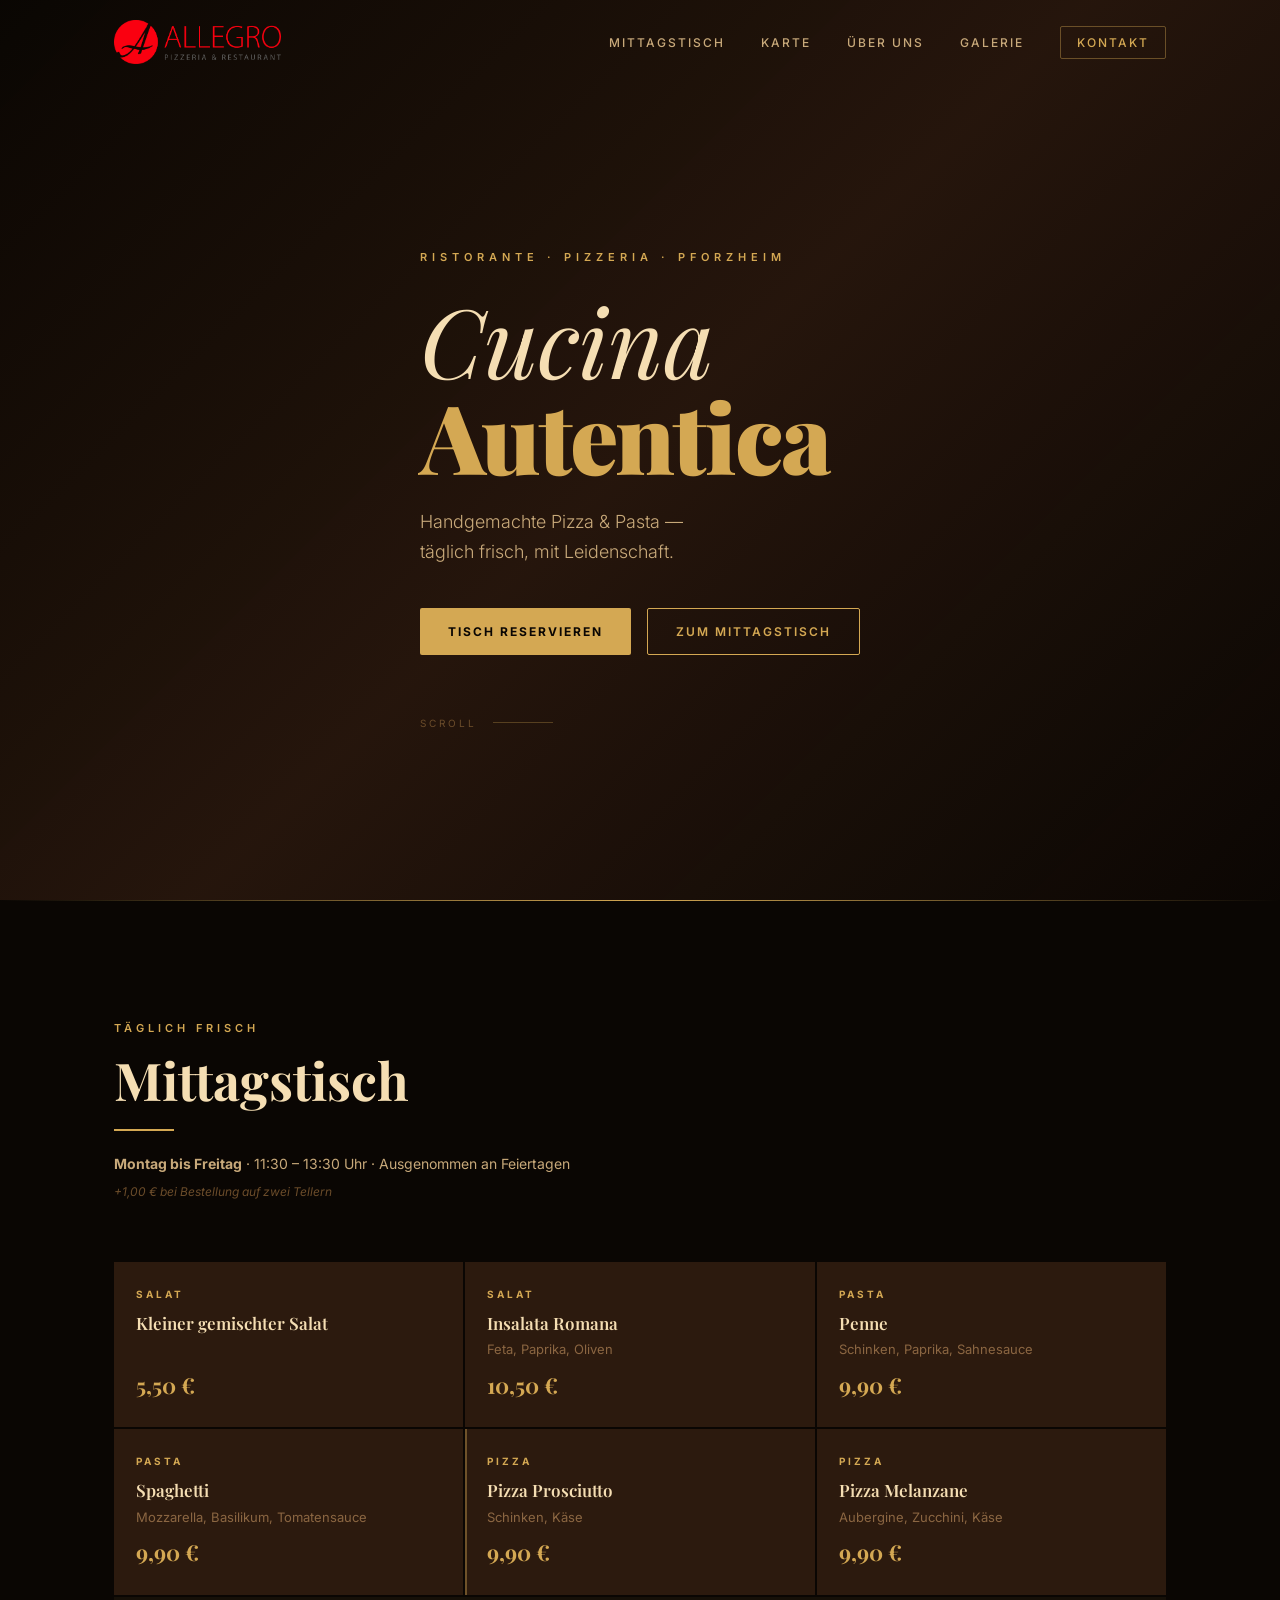
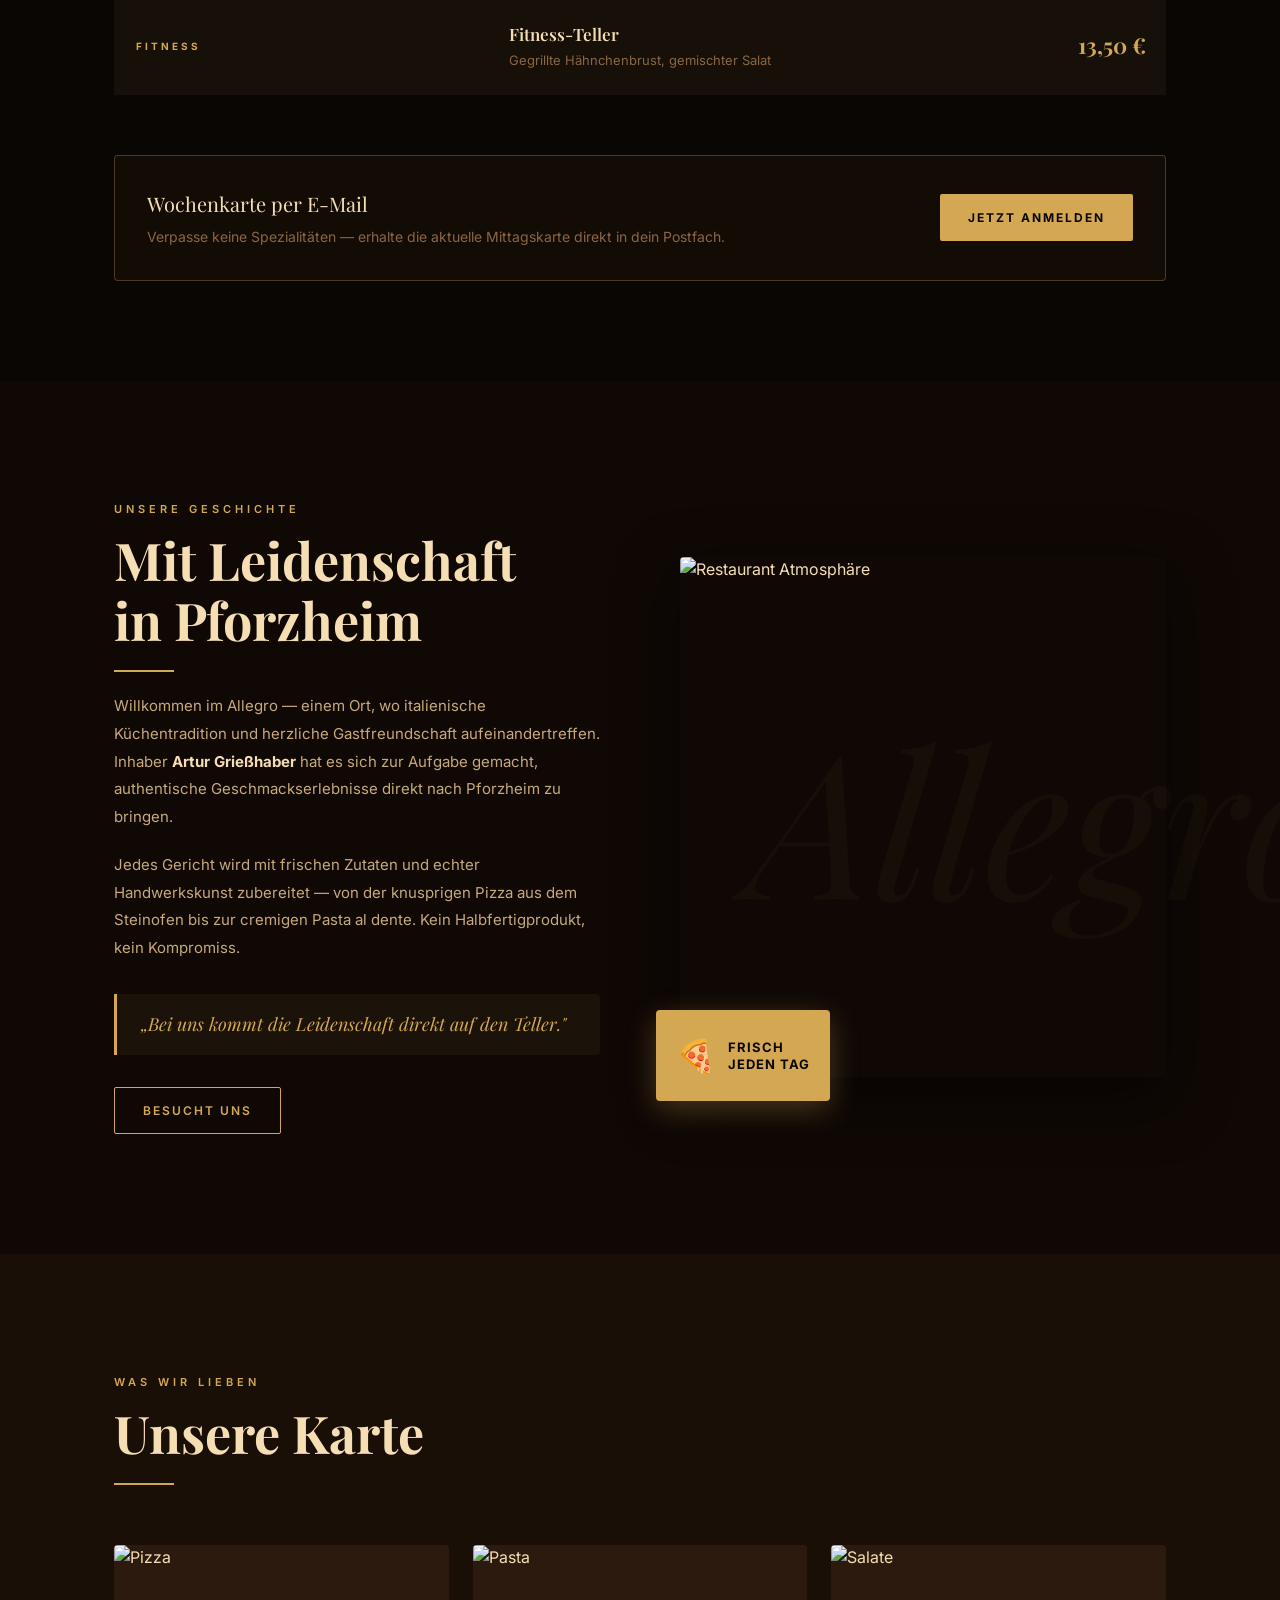
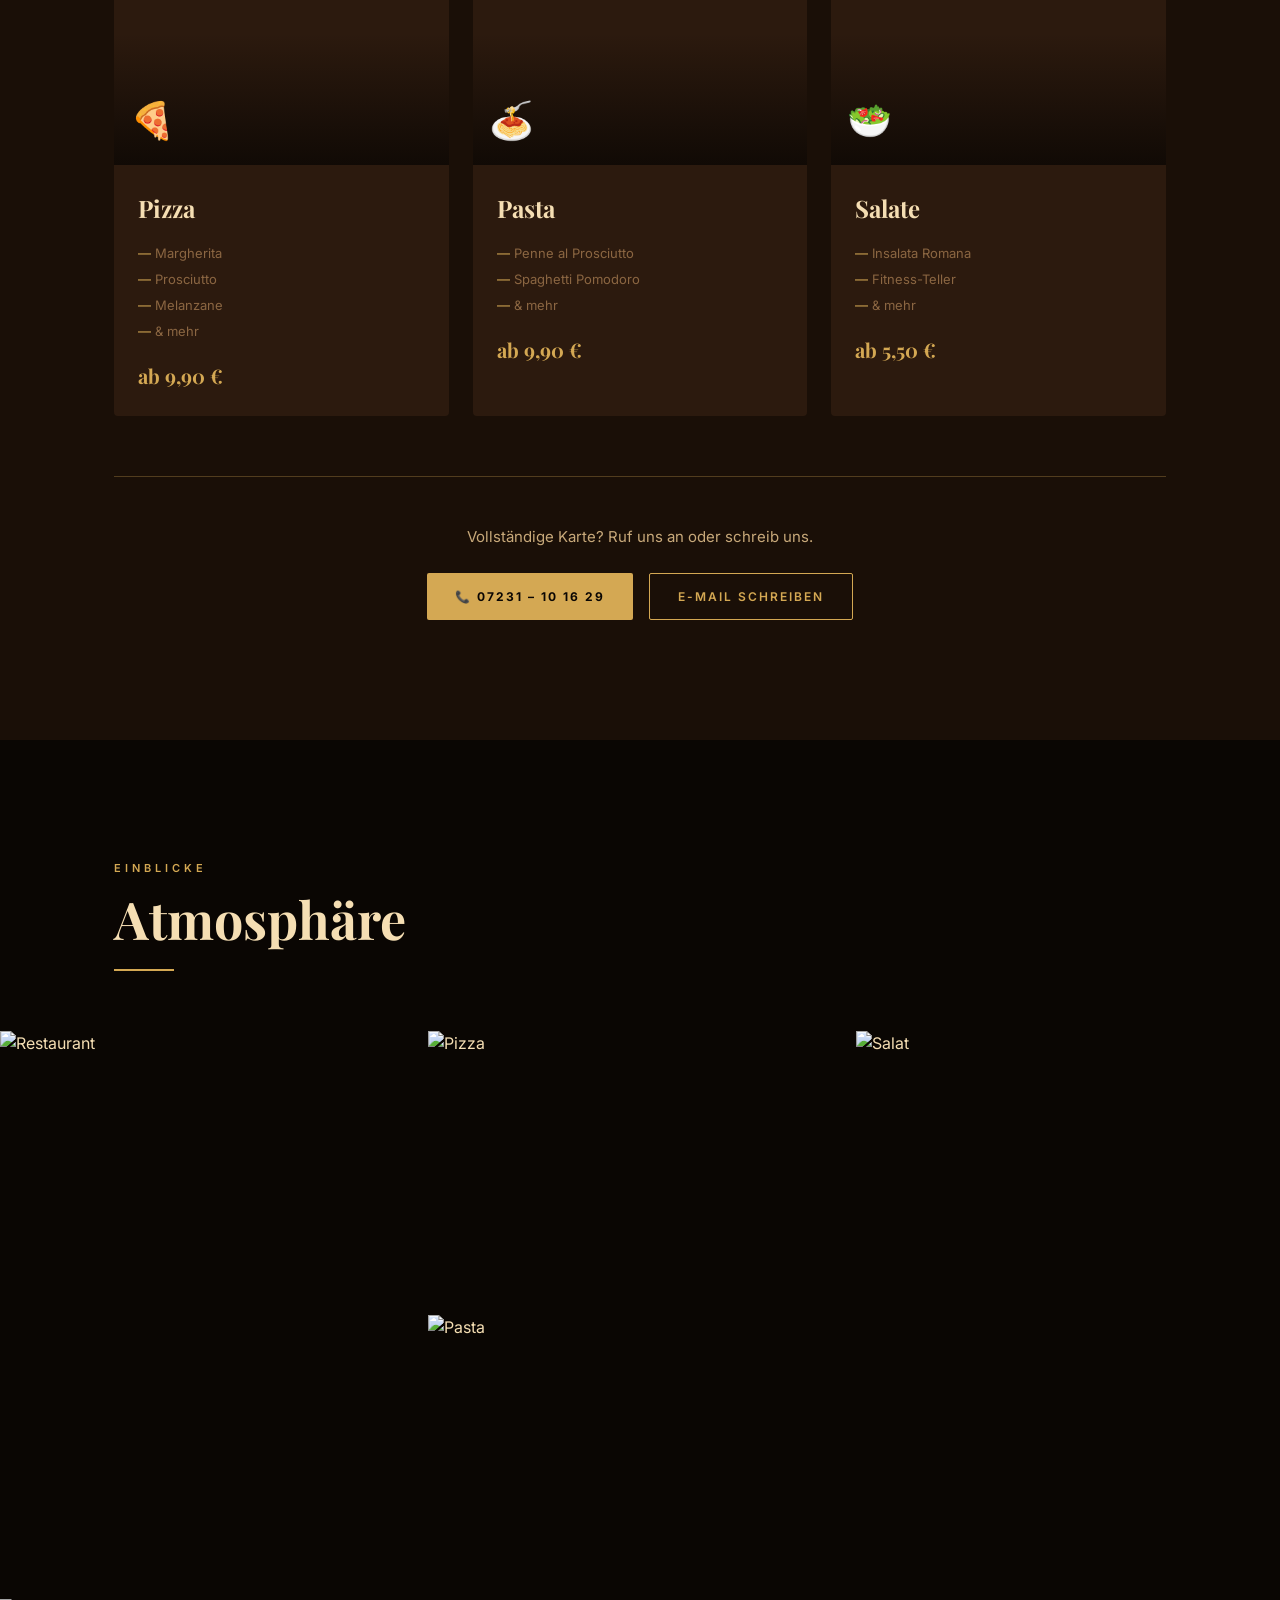
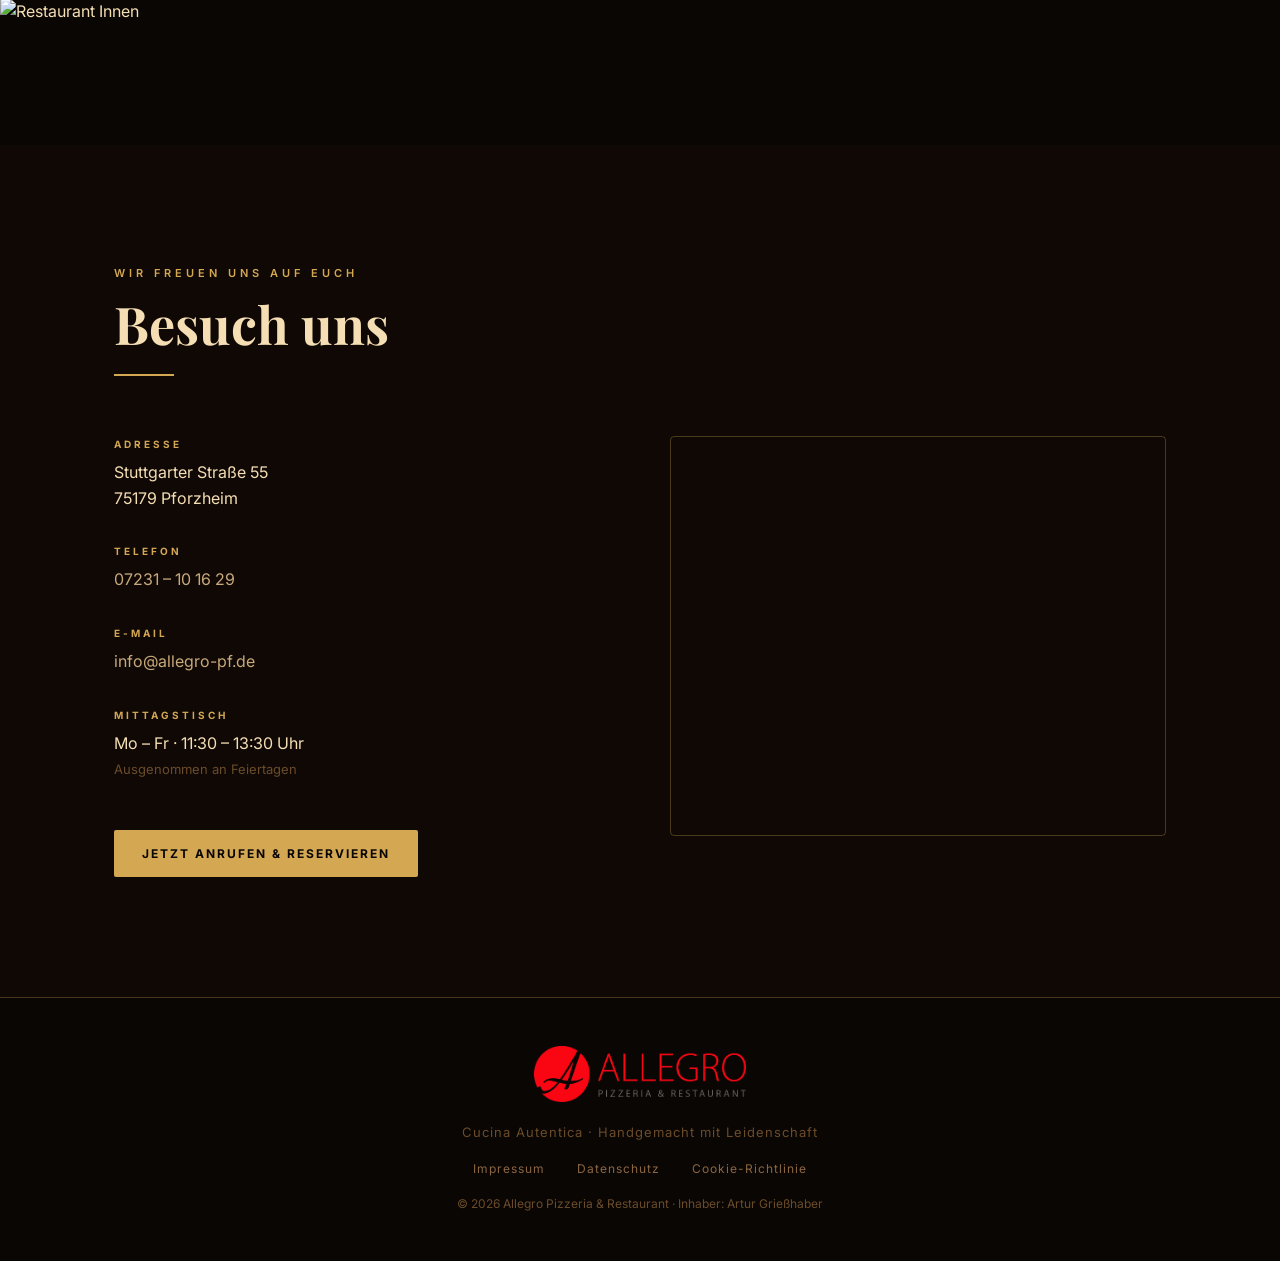
==== commit a1d20427: "feat: add real Allegro logo to nav and footer" ====
--- a/index.html
+++ b/index.html
@@ -16,8 +16,7 @@
   <nav id="navbar">
     <div class="nav-inner container">
       <a href="#hero" class="nav-logo">
-        <span class="logo-text">Allegro</span>
-        <span class="logo-sub">Pforzheim</span>
+        <img src="assets/logo.png" alt="Allegro Pizzeria & Restaurant" class="nav-logo-img" />
       </a>
       <button class="nav-toggle" id="navToggle" aria-label="Menü öffnen">
         <span></span><span></span><span></span>
@@ -331,8 +330,7 @@
     <div class="container">
       <div class="footer-inner">
         <div class="footer-logo">
-          <span class="logo-text">Allegro</span>
-          <span class="logo-sub">Pforzheim</span>
+          <img src="assets/logo.png" alt="Allegro Pizzeria & Restaurant" class="footer-logo-img" />
         </div>
         <p class="footer-tagline">Cucina Autentica · Handgemacht mit Leidenschaft</p>
         <nav class="footer-links">
--- a/css/style.css
+++ b/css/style.css
@@ -111,9 +111,9 @@
   border-bottom: var(--border-gold);
 }
 .nav-inner { display: flex; align-items: center; justify-content: space-between; }
-.nav-logo { display: flex; flex-direction: column; line-height: 1; }
-.logo-text { font-family: var(--font-serif); font-size: 24px; font-style: italic; color: var(--cream); letter-spacing: 1px; }
-.logo-sub { font-size: 9px; letter-spacing: 4px; text-transform: uppercase; color: var(--gold); margin-top: 2px; }
+.nav-logo { display: flex; align-items: center; }
+.nav-logo-img { height: 44px; width: auto; mix-blend-mode: screen; filter: brightness(1.1); transition: opacity var(--transition); }
+.nav-logo-img:hover { opacity: 0.85; }
 .nav-links { display: flex; list-style: none; gap: 36px; align-items: center; }
 .nav-link {
   font-size: 12px;
@@ -401,7 +401,8 @@
   padding: 48px 0;
 }
 .footer-inner { display: flex; flex-direction: column; align-items: center; gap: 16px; text-align: center; }
-.footer-logo { display: flex; flex-direction: column; align-items: center; line-height: 1; margin-bottom: 4px; }
+.footer-logo { display: flex; align-items: center; justify-content: center; margin-bottom: 4px; }
+.footer-logo-img { height: 56px; width: auto; mix-blend-mode: screen; filter: brightness(1.1); }
 .footer-tagline { color: var(--text-muted); font-size: 13px; letter-spacing: 1px; }
 .footer-links { display: flex; gap: 32px; }
 .footer-links a { color: var(--cream-dark); font-size: 12px; letter-spacing: 1px; transition: color var(--transition); }
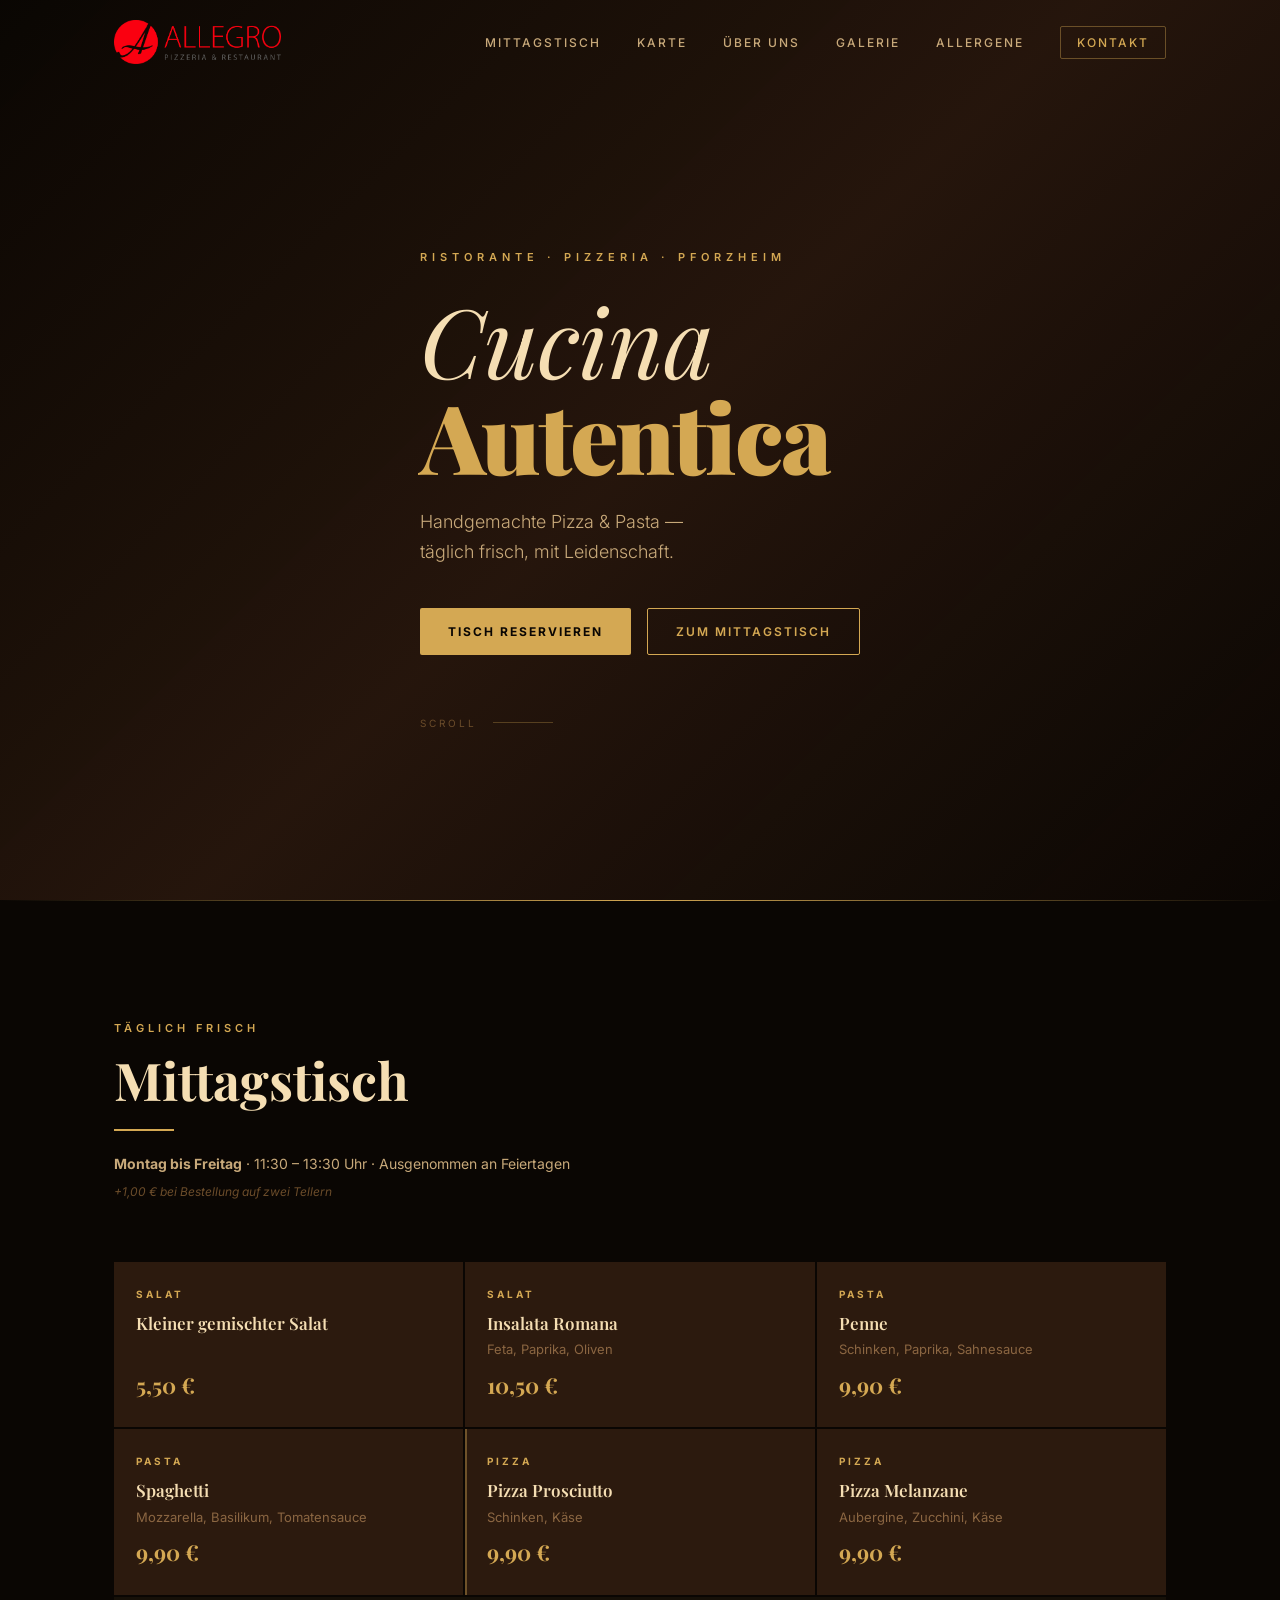
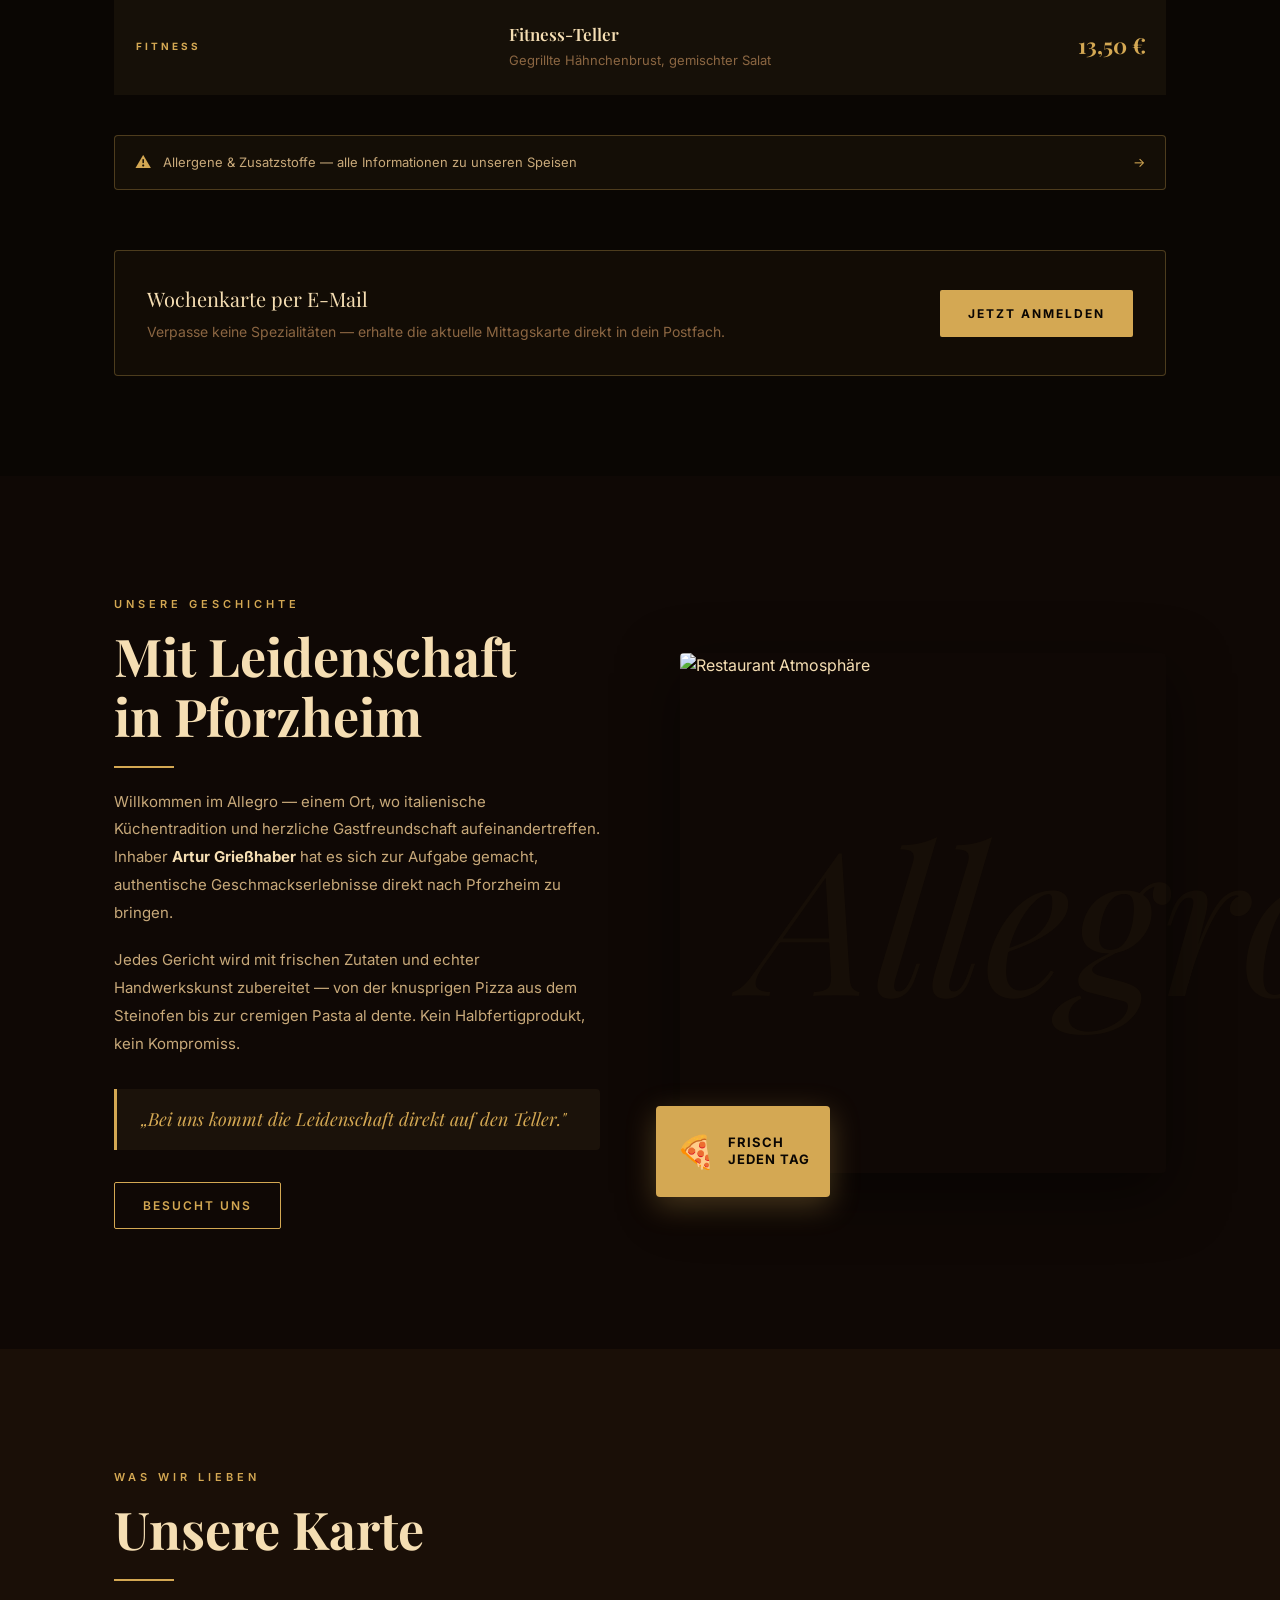
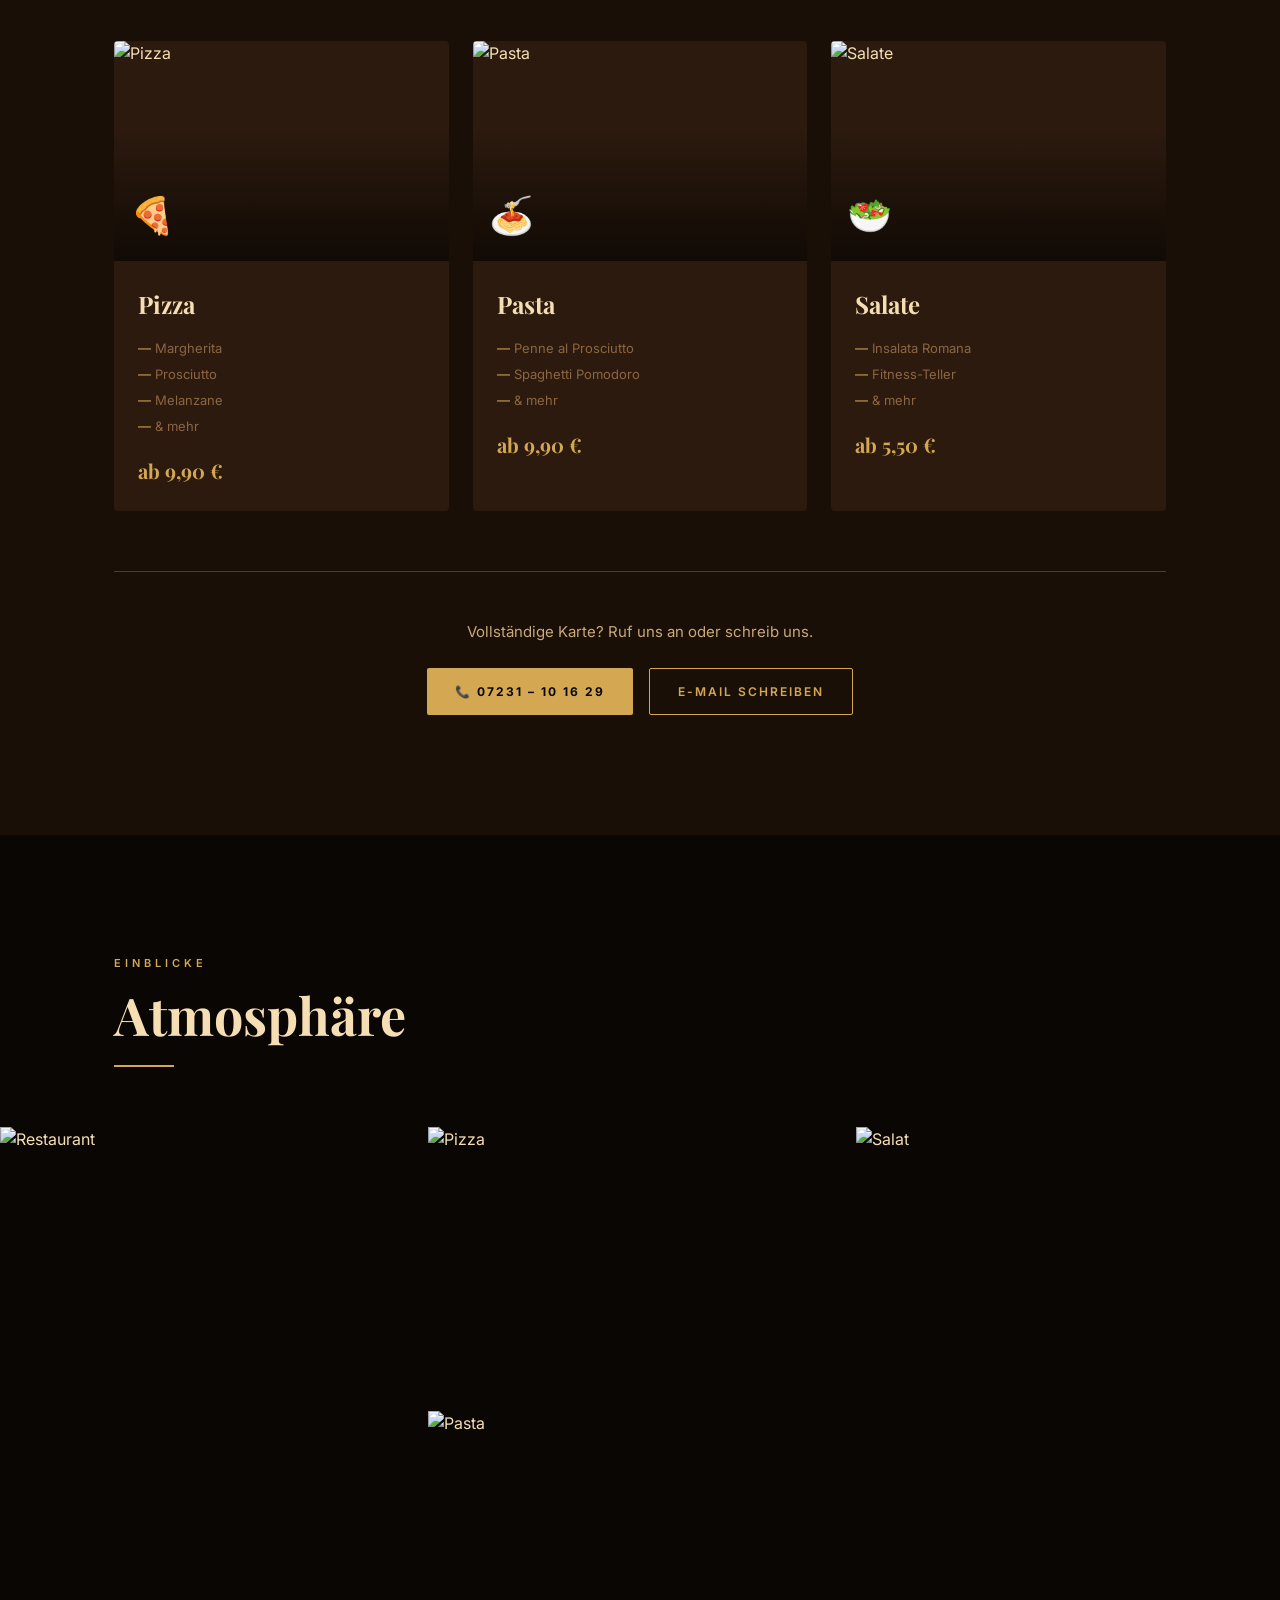
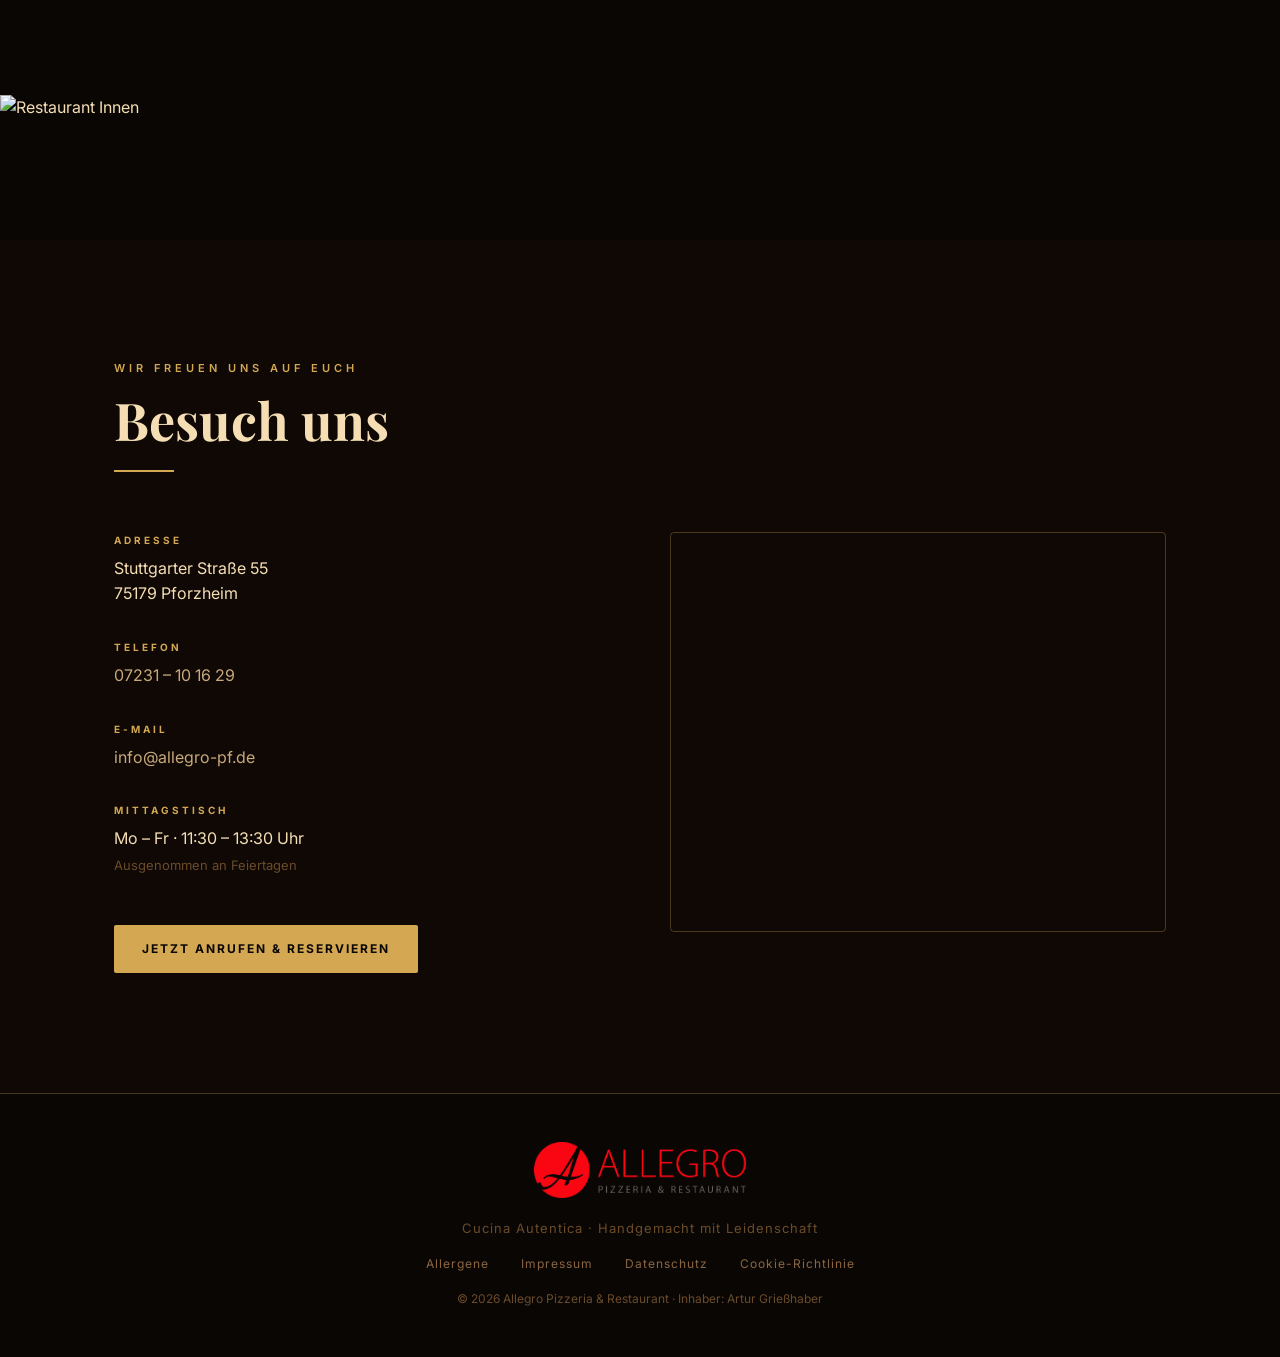
==== commit fe1f8506: "feat: add Allergene page with EU allergen table, nav link and footer" ====
--- a/index.html
+++ b/index.html
@@ -26,6 +26,7 @@
         <li><a href="#speisekarte" class="nav-link">Karte</a></li>
         <li><a href="#ueber-uns" class="nav-link">Über uns</a></li>
         <li><a href="#galerie" class="nav-link">Galerie</a></li>
+        <li><a href="allergene.html" class="nav-link">Allergene</a></li>
         <li><a href="#kontakt" class="nav-link nav-cta">Kontakt</a></li>
       </ul>
     </div>
@@ -130,6 +131,14 @@
           </div>
         </div>
 
+        <div class="mt-allergen fade-up">
+          <a href="allergene.html" class="mt-allergen-link">
+            <span class="mt-allergen-icon">⚠</span>
+            <span>Allergene &amp; Zusatzstoffe — alle Informationen zu unseren Speisen</span>
+            <span class="mt-allergen-arrow">→</span>
+          </a>
+        </div>
+
         <div class="mt-abo fade-up">
           <div class="mt-abo-inner">
             <div>
@@ -334,9 +343,10 @@
         </div>
         <p class="footer-tagline">Cucina Autentica · Handgemacht mit Leidenschaft</p>
         <nav class="footer-links">
-          <a href="https://allegro-pf.de/impressum" target="_blank" rel="noopener">Impressum</a>
-          <a href="https://allegro-pf.de/datenschutzerklaerung" target="_blank" rel="noopener">Datenschutz</a>
-          <a href="https://allegro-pf.de/cookie-richtlinie" target="_blank" rel="noopener">Cookie-Richtlinie</a>
+          <a href="allergene.html">Allergene</a>
+          <a href="impressum.html">Impressum</a>
+          <a href="datenschutz.html">Datenschutz</a>
+          <a href="cookie-richtlinie.html">Cookie-Richtlinie</a>
         </nav>
         <p class="footer-copy">&copy; 2026 Allegro Pizzeria &amp; Restaurant · Inhaber: Artur Grießhaber</p>
       </div>
--- a/css/style.css
+++ b/css/style.css
@@ -237,6 +237,23 @@
 .mt-card-desc { font-size: 13px; color: var(--cream-dark); margin-top: 2px; }
 .mt-card-price { font-family: var(--font-serif); font-size: 22px; color: var(--gold); font-weight: 700; margin-top: auto; }
 .mt-card-full .mt-card-price { margin-top: 0; }
+.mt-allergen { margin-top: 24px; }
+.mt-allergen-link {
+  display: flex;
+  align-items: center;
+  gap: 12px;
+  background: rgba(212,168,83,0.05);
+  border: var(--border-gold);
+  border-radius: 4px;
+  padding: 14px 20px;
+  color: var(--cream-mid);
+  font-size: 13px;
+  transition: background var(--transition), color var(--transition);
+}
+.mt-allergen-link:hover { background: rgba(212,168,83,0.1); color: var(--cream); }
+.mt-allergen-icon { color: var(--gold); font-size: 16px; flex-shrink: 0; }
+.mt-allergen-arrow { margin-left: auto; color: var(--gold); flex-shrink: 0; }
+
 .mt-abo {
   margin-top: 60px;
   border: var(--border-gold);
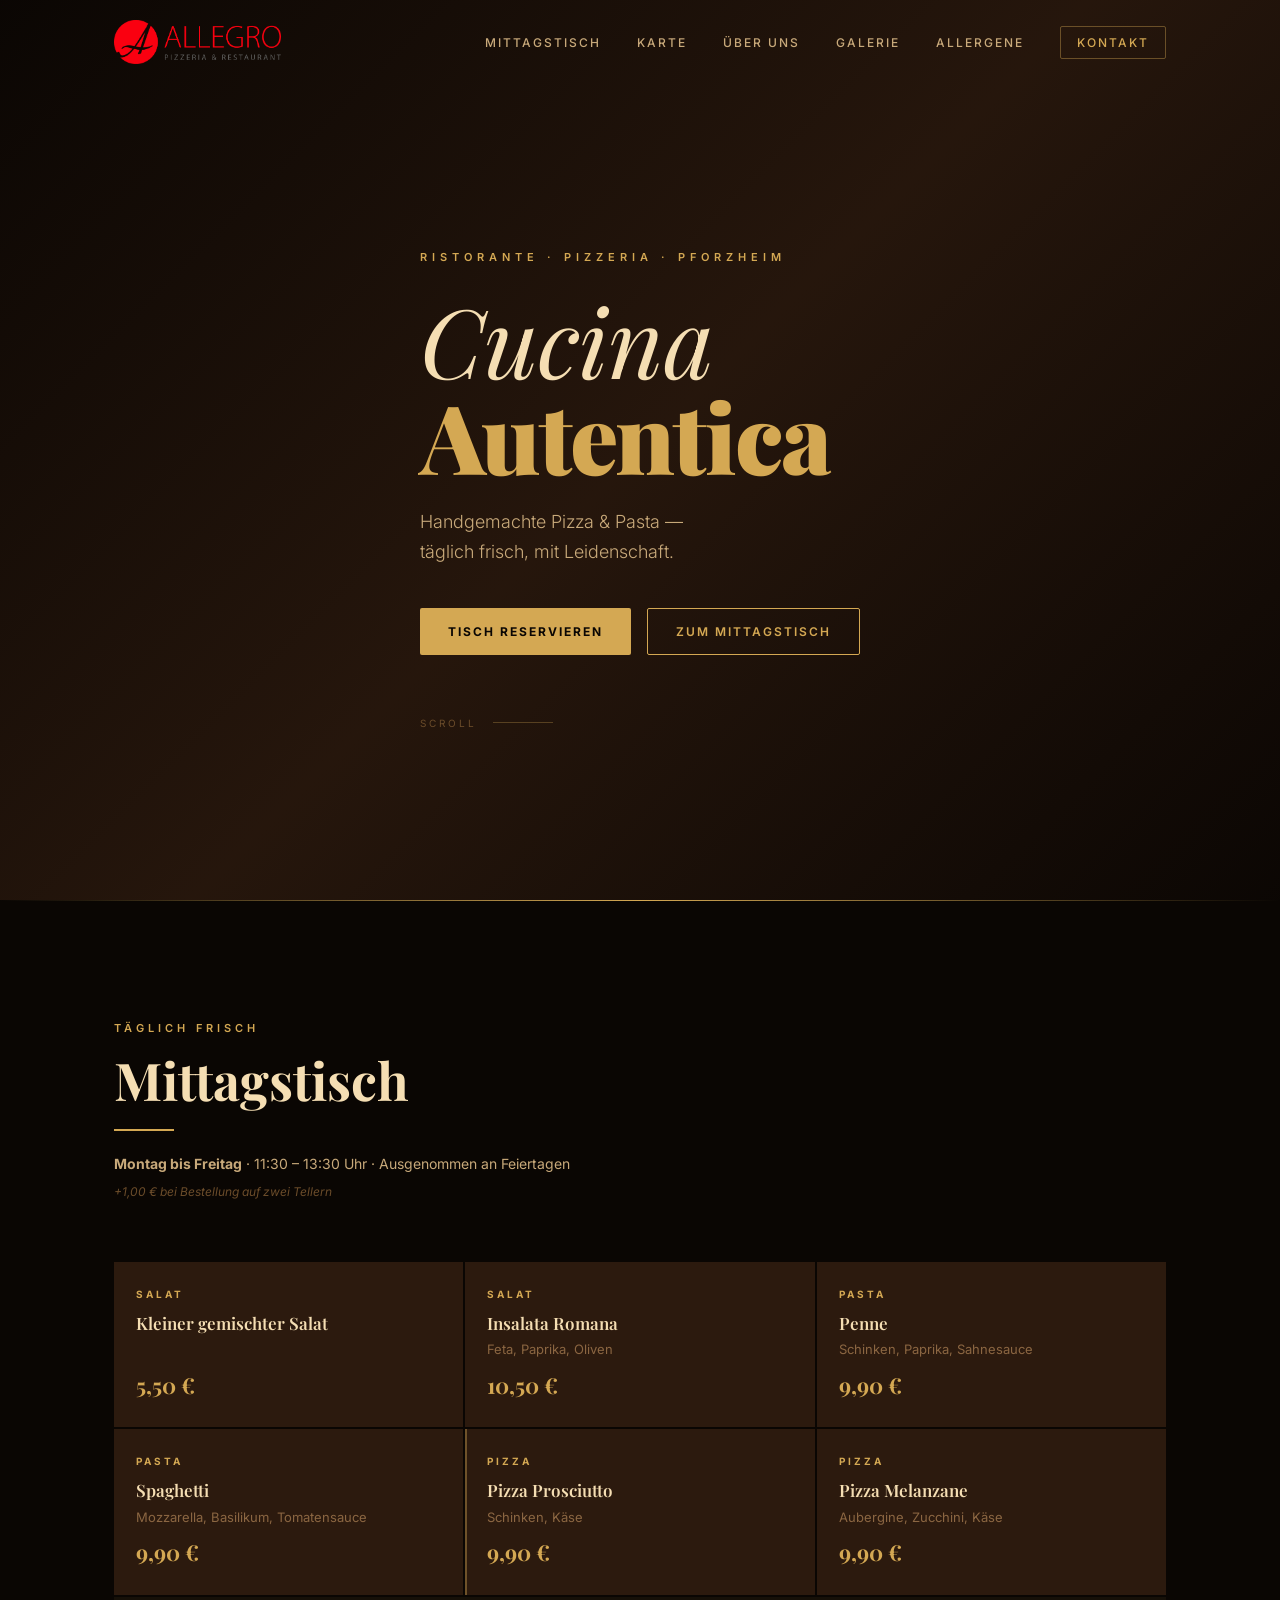
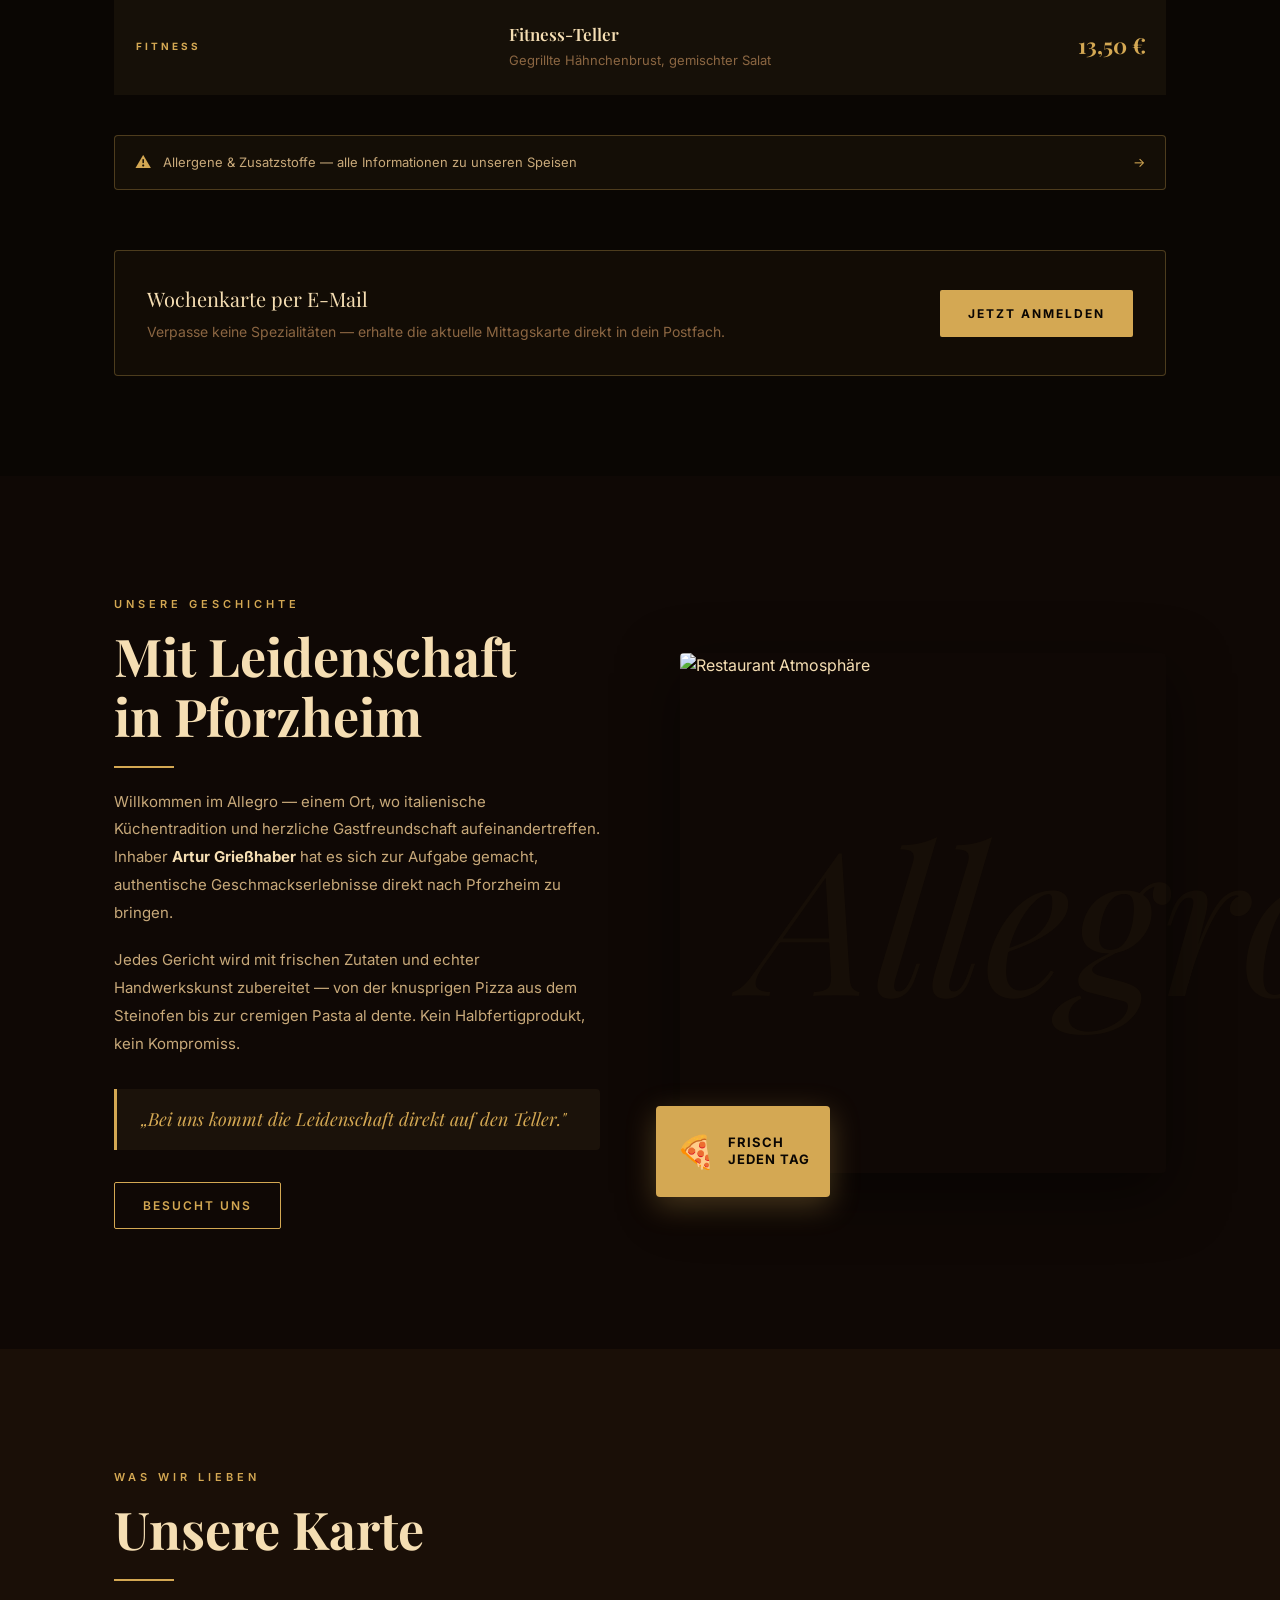
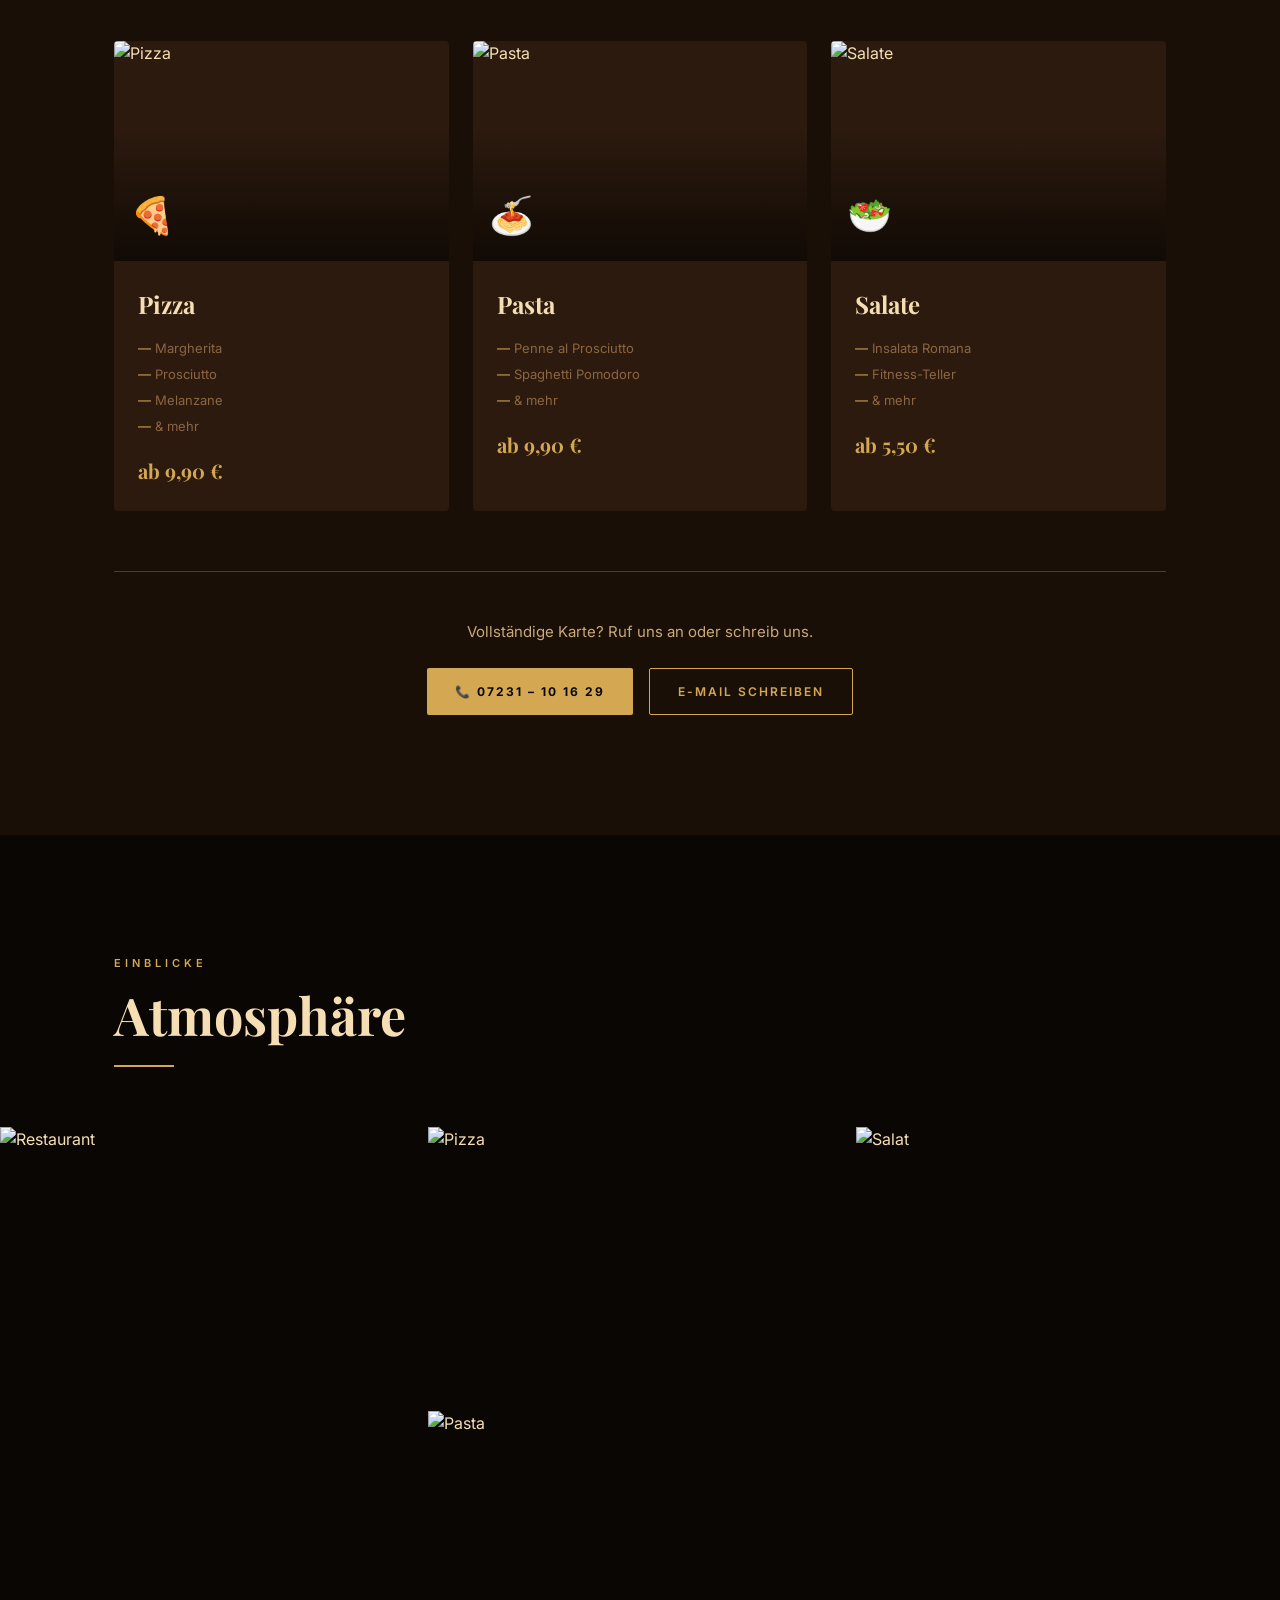
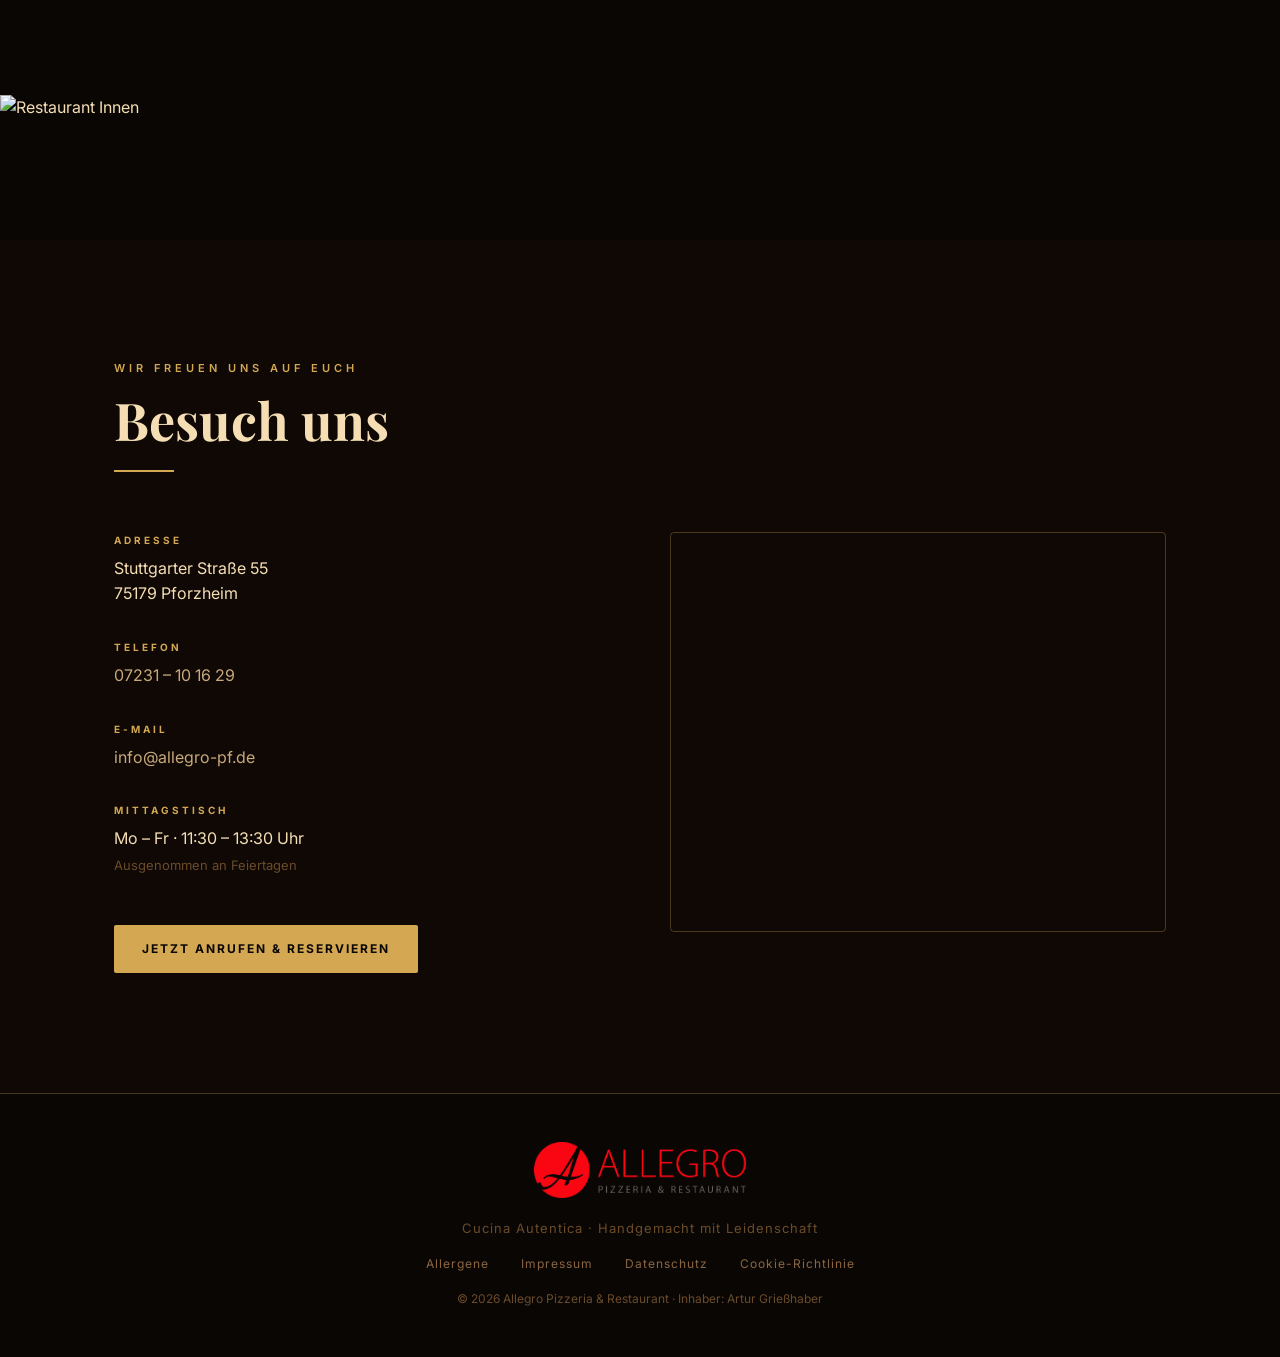
==== commit 699f3264: "feat: replace hero background with ElevenLabs video" ====
--- a/index.html
+++ b/index.html
@@ -36,7 +36,11 @@
 
     <!-- HERO -->
     <section id="hero">
-      <div class="hero-bg" id="heroBg"></div>
+      <div class="hero-bg" id="heroBg">
+        <video autoplay muted loop playsinline class="hero-video">
+          <source src="assets/hero.mp4" type="video/mp4" />
+        </video>
+      </div>
       <div class="hero-overlay"></div>
       <div class="hero-content container">
         <div class="hero-inner">
--- a/css/style.css
+++ b/css/style.css
@@ -160,11 +160,18 @@
 }
 .hero-bg {
   position: absolute;
-  inset: -10%;
+  inset: 0;
   background-image: url('https://images.unsplash.com/photo-1513104890138-7c749659a591?w=1920&q=80&auto=format&fit=crop');
   background-size: cover;
   background-position: center;
-  will-change: transform;
+  overflow: hidden;
+}
+.hero-video {
+  position: absolute;
+  inset: 0;
+  width: 100%;
+  height: 100%;
+  object-fit: cover;
 }
 .hero-overlay {
   position: absolute;
